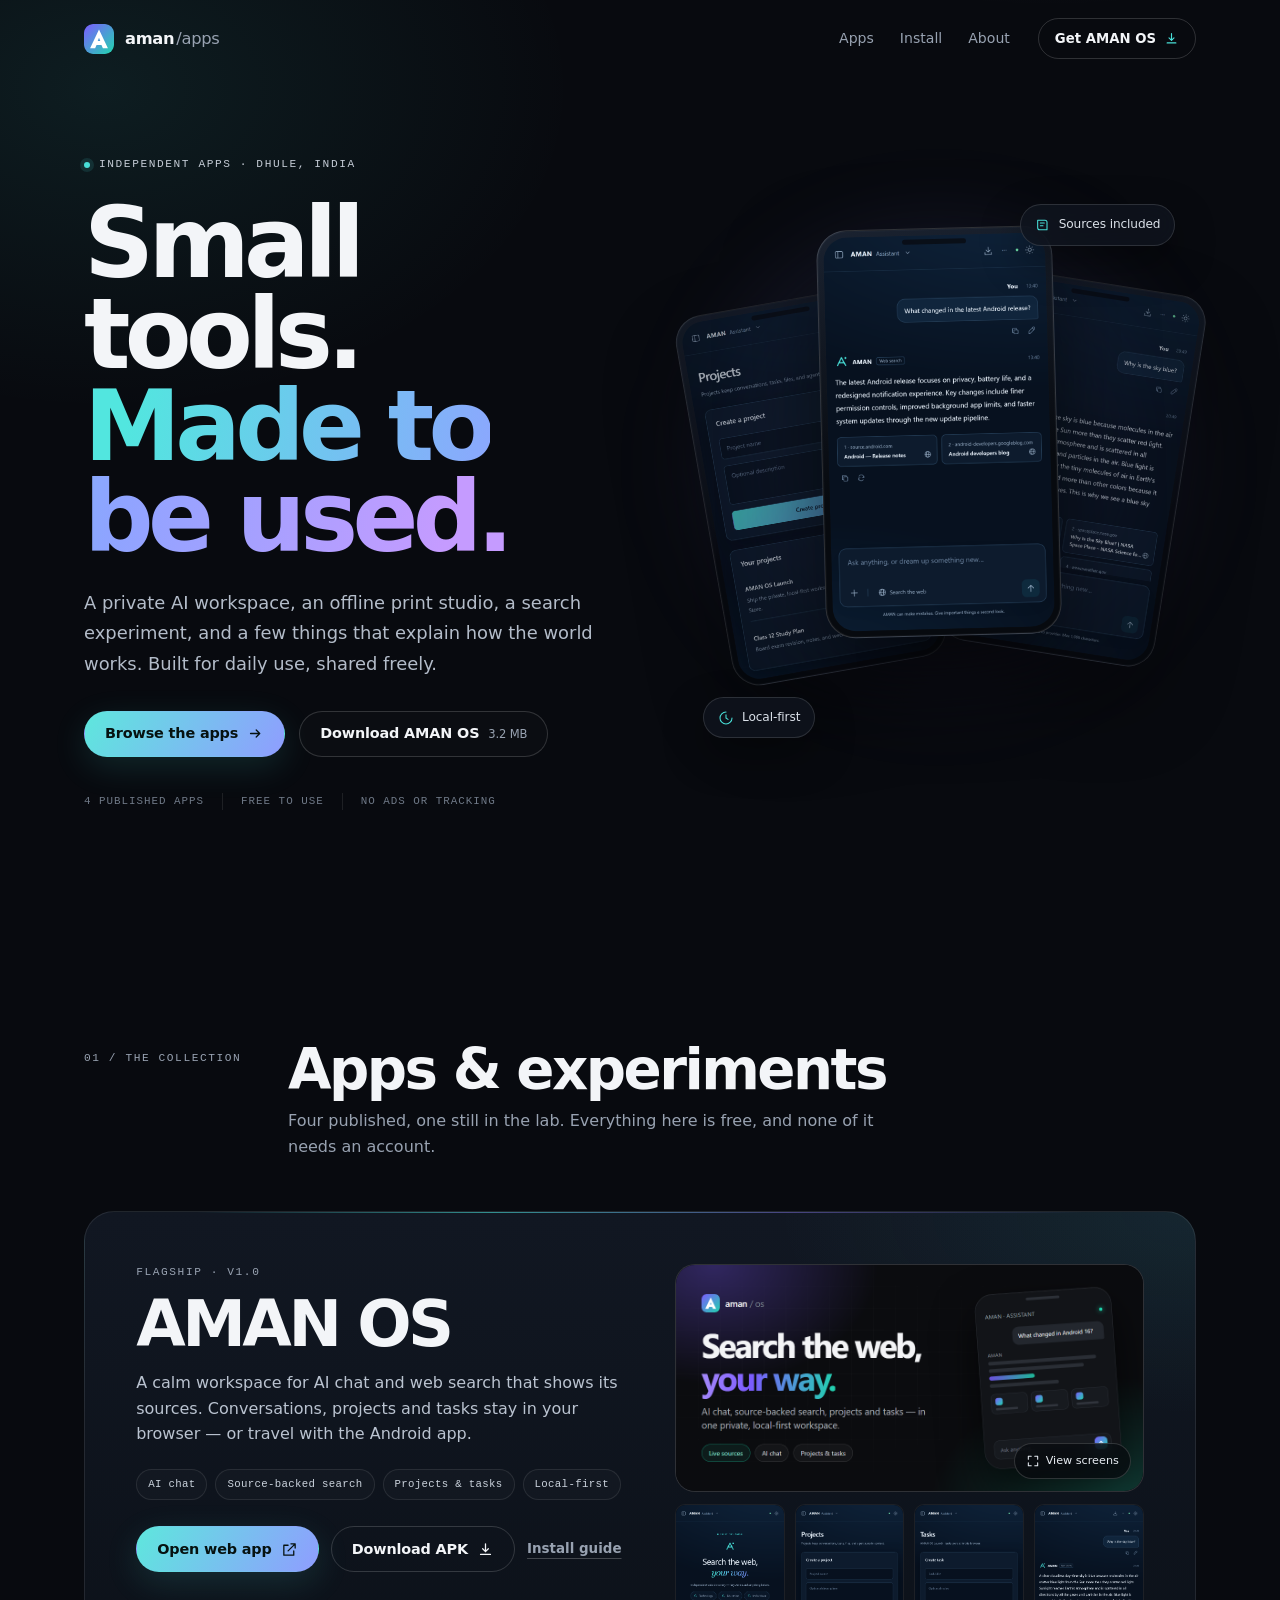
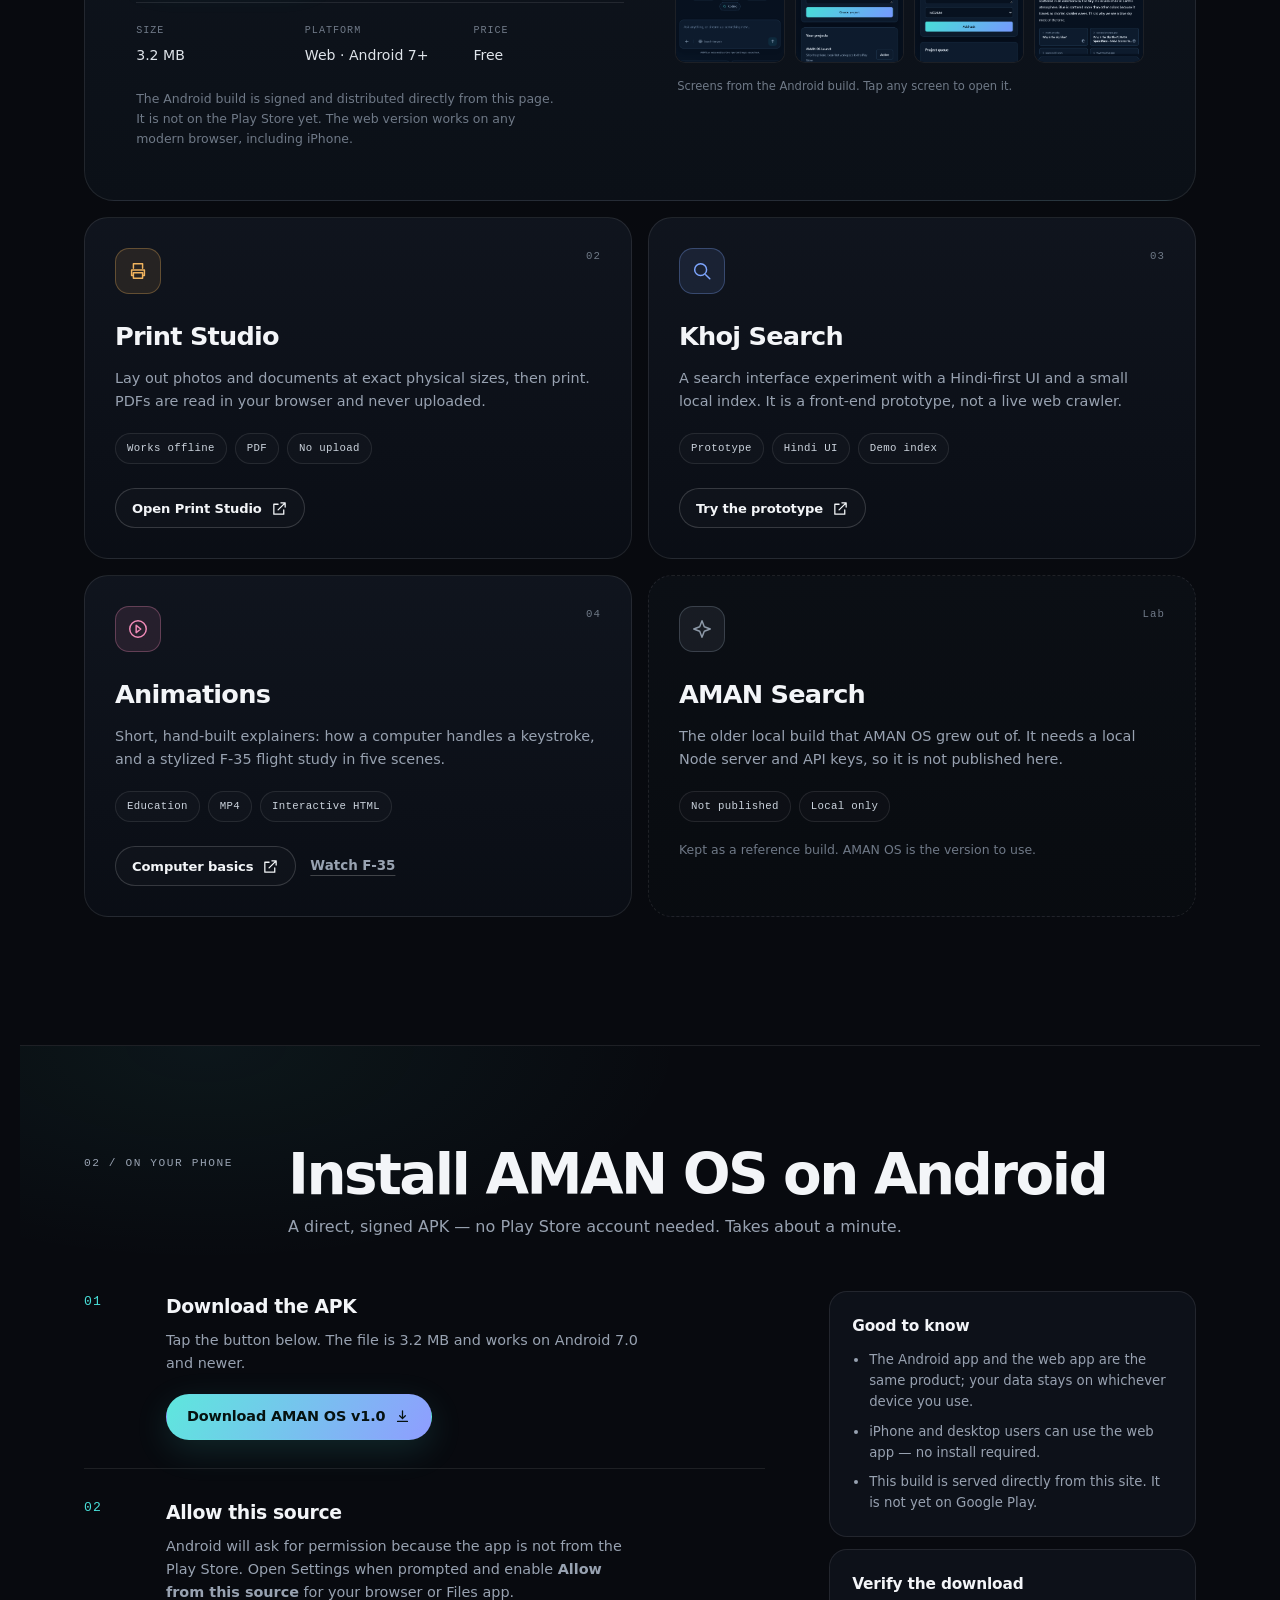
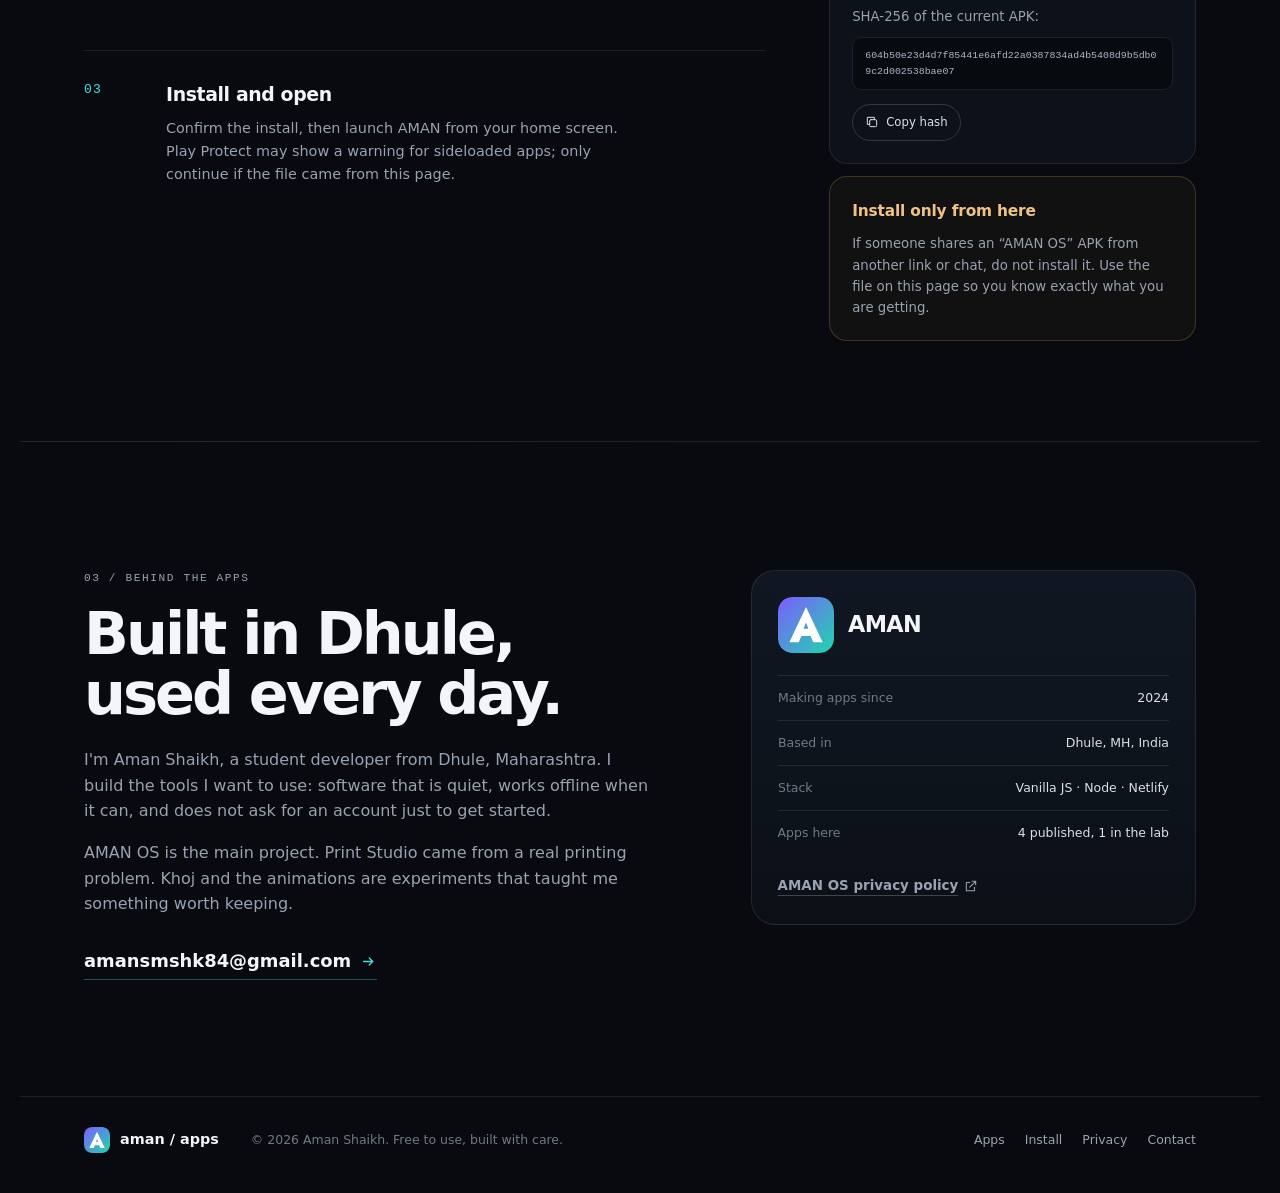
==== index.html @ fe8fc312 "Publish AMAN Apps hub" ====
<!doctype html>
<html lang="en">
<head>
  <meta charset="utf-8">
  <meta name="viewport" content="width=device-width, initial-scale=1">
  <title>AMAN Apps — small tools, made to be used</title>
  <meta name="description" content="Apps by Aman Shaikh: AMAN OS for source-backed search and AI chat, Print Studio for exact-size printing, Khoj search, and short explainer animations.">
  <meta name="theme-color" content="#080a0f">
  <link rel="canonical" href="https://aman-sys-code.github.io/aman-apps/">
  <link rel="icon" href="assets/aman-mark.svg" type="image/svg+xml">
  <link rel="apple-touch-icon" href="assets/aman-os-icon.png">
  <meta property="og:type" content="website">
  <meta property="og:site_name" content="AMAN Apps">
  <meta property="og:title" content="AMAN Apps — small tools, made to be used">
  <meta property="og:description" content="A private AI workspace, an offline print studio, a search experiment, and short explainers. Built by Aman Shaikh.">
  <meta property="og:url" content="https://aman-sys-code.github.io/aman-apps/">
  <meta property="og:image" content="https://aman-sys-code.github.io/aman-apps/assets/aman-os-feature.png">
  <meta property="og:image:width" content="1024">
  <meta property="og:image:height" content="500">
  <meta name="twitter:card" content="summary_large_image">
  <meta name="twitter:title" content="AMAN Apps — small tools, made to be used">
  <meta name="twitter:description" content="A private AI workspace, an offline print studio, a search experiment, and short explainers.">
  <meta name="twitter:image" content="https://aman-sys-code.github.io/aman-apps/assets/aman-os-feature.png">
  <link rel="stylesheet" href="styles.css">
  <script type="application/ld+json">
  {
    "@context": "https://schema.org",
    "@type": "ItemList",
    "name": "AMAN Apps",
    "url": "https://aman-sys-code.github.io/aman-apps/",
    "author": { "@type": "Person", "name": "Aman Shaikh", "homeLocation": "Dhule, Maharashtra, India" },
    "itemListElement": [
      {
        "@type": "ListItem",
        "position": 1,
        "item": {
          "@type": "SoftwareApplication",
          "name": "AMAN OS",
          "applicationCategory": "ProductivityApplication",
          "operatingSystem": "Web, Android",
          "description": "A private workspace for AI chat, source-backed web search, projects and tasks.",
          "offers": { "@type": "Offer", "price": "0", "priceCurrency": "INR" },
          "url": "https://aman-sys-code.github.io/aman-apps/#aman-os"
        }
      },
      {
        "@type": "ListItem",
        "position": 2,
        "item": {
          "@type": "SoftwareApplication",
          "name": "Print Studio",
          "applicationCategory": "UtilitiesApplication",
          "operatingSystem": "Web",
          "description": "An offline tool for laying out photos and documents at exact physical print sizes.",
          "offers": { "@type": "Offer", "price": "0", "priceCurrency": "INR" },
          "url": "https://aman-sys-code.github.io/aman-apps/apps/print-studio/"
        }
      },
      {
        "@type": "ListItem",
        "position": 3,
        "item": {
          "@type": "SoftwareApplication",
          "name": "Khoj Search",
          "applicationCategory": "UtilitiesApplication",
          "operatingSystem": "Web",
          "description": "A Hindi-first search interface prototype with a small local demo index.",
          "offers": { "@type": "Offer", "price": "0", "priceCurrency": "INR" },
          "url": "https://aman-sys-code.github.io/aman-apps/apps/khoj/"
        }
      }
    ]
  }
  </script>
</head>
<body>
  <a class="skip-link" href="#main">Skip to content</a>

  <header class="site-head" id="site-head">
    <a class="brand" href="#top" aria-label="AMAN Apps home">
      <img src="assets/aman-mark.svg" alt="" width="30" height="30">
      <span>aman<em>/apps</em></span>
    </a>
    <nav class="site-nav" aria-label="Main">
      <a href="#apps">Apps</a>
      <a href="#install">Install</a>
      <a href="#about">About</a>
    </nav>
    <a class="head-cta" href="apps/aman-os.apk" download>
      Get AMAN OS
      <svg viewBox="0 0 24 24" aria-hidden="true"><path d="M12 4v11m-4-4 4 4 4-4M5 19h14"/></svg>
    </a>
  </header>

  <main id="main">
    <section class="hero" id="top">
      <div class="hero-copy">
        <p class="eyebrow"><span class="pulse"></span> Independent apps · Dhule, India</p>
        <h1>Small tools.<br><span class="grad">Made to be used.</span></h1>
        <p class="lede">A private AI workspace, an offline print studio, a search experiment, and a few things that explain how the world works. Built for daily use, shared freely.</p>
        <div class="hero-actions">
          <a class="btn btn-primary" href="#apps">
            Browse the apps
            <svg viewBox="0 0 24 24" aria-hidden="true"><path d="M5 12h13m-5-5 5 5-5 5"/></svg>
          </a>
          <a class="btn btn-ghost" href="apps/aman-os.apk" download>
            Download AMAN OS
            <span class="btn-note">3.2 MB</span>
          </a>
        </div>
        <ul class="hero-meta">
          <li>4 published apps</li>
          <li>Free to use</li>
          <li>No ads or tracking</li>
        </ul>
      </div>

      <div class="hero-visual" aria-hidden="true">
        <div class="glow"></div>
        <figure class="phone phone-left">
          <img src="assets/screenshots/03.png" alt="" width="1127" height="2000" loading="lazy">
        </figure>
        <figure class="phone phone-main">
          <img src="assets/screenshots/02.png" alt="" width="1127" height="2000">
        </figure>
        <figure class="phone phone-right">
          <img src="assets/screenshots/07.png" alt="" width="1127" height="2000" loading="lazy">
        </figure>
        <span class="float-chip chip-one">
          <svg viewBox="0 0 24 24"><path d="M4 5h11a3 3 0 0 1 3 3v11H7a3 3 0 0 1-3-3zM8 9h6M8 13h4"/></svg>
          Sources included
        </span>
        <span class="float-chip chip-two">
          <svg viewBox="0 0 24 24"><path d="M12 3a9 9 0 1 0 9 9M12 7v5l3 2"/></svg>
          Local-first
        </span>
      </div>
    </section>

    <section class="section" id="apps">
      <header class="section-head reveal">
        <p class="index-label">01 / The collection</p>
        <div>
          <h2>Apps &amp; experiments</h2>
          <p>Four published, one still in the lab. Everything here is free, and none of it needs an account.</p>
        </div>
      </header>

      <article class="feature reveal" id="aman-os">
        <div class="feature-copy">
          <p class="index-label">Flagship · v1.0</p>
          <h3>AMAN OS</h3>
          <p class="feature-lede">A calm workspace for AI chat and web search that shows its sources. Conversations, projects and tasks stay in your browser — or travel with the Android app.</p>
          <ul class="chips">
            <li>AI chat</li>
            <li>Source-backed search</li>
            <li>Projects &amp; tasks</li>
            <li>Local-first</li>
          </ul>
          <div class="actions">
            <a class="btn btn-primary" href="https://dazzling-daffodil-7eb85a.netlify.app" target="_blank" rel="noopener">
              Open web app
              <svg viewBox="0 0 24 24" aria-hidden="true"><path d="M14 4h6v6M20 4 10 14M18 14v6H4V6h6"/></svg>
            </a>
            <a class="btn btn-outline" href="apps/aman-os.apk" download>
              Download APK
              <svg viewBox="0 0 24 24" aria-hidden="true"><path d="M12 4v11m-4-4 4 4 4-4M5 19h14"/></svg>
            </a>
            <a class="text-link" href="#install">Install guide</a>
          </div>
          <dl class="facts">
            <div><dt>Size</dt><dd>3.2 MB</dd></div>
            <div><dt>Platform</dt><dd>Web · Android 7+</dd></div>
            <div><dt>Price</dt><dd>Free</dd></div>
          </dl>
          <p class="fineprint">The Android build is signed and distributed directly from this page. It is not on the Play Store yet. The web version works on any modern browser, including iPhone.</p>
        </div>

        <div class="feature-gallery">
          <button class="screen-main" type="button" data-shot="assets/screenshots/02.png" data-caption="Chat with sources — AMAN OS">
            <img src="assets/aman-os-feature.png" alt="AMAN OS artwork: search the web, your way" width="1024" height="500">
            <span class="expand-hint">
              <svg viewBox="0 0 24 24" aria-hidden="true"><path d="M9 4H4v5M15 4h5v5M9 20H4v-5M15 20h5v-5"/></svg>
              View screens
            </span>
          </button>
          <div class="screen-strip" role="group" aria-label="More AMAN OS screenshots">
            <button type="button" data-shot="assets/screenshots/01.png" data-caption="The start of a session — AMAN OS"><img src="assets/screenshots/01.png" alt="AMAN OS home screen" width="1127" height="2000" loading="lazy"></button>
            <button type="button" data-shot="assets/screenshots/03.png" data-caption="Projects — AMAN OS"><img src="assets/screenshots/03.png" alt="AMAN OS projects screen" width="1127" height="2000" loading="lazy"></button>
            <button type="button" data-shot="assets/screenshots/04.png" data-caption="Tasks — AMAN OS"><img src="assets/screenshots/04.png" alt="AMAN OS tasks screen" width="1127" height="2000" loading="lazy"></button>
            <button type="button" data-shot="assets/screenshots/07.png" data-caption="Source-backed web search — AMAN OS"><img src="assets/screenshots/07.png" alt="AMAN OS search results with sources" width="1127" height="2000" loading="lazy"></button>
          </div>
          <p class="gallery-note">Screens from the Android build. Tap any screen to open it.</p>
        </div>
      </article>

      <div class="app-grid">
        <article class="app-card reveal" style="--accent:#f0b35e">
          <div class="card-top">
            <span class="glyph" aria-hidden="true">
              <svg viewBox="0 0 24 24"><path d="M7 9V4h10v5M7 17H5v-6h14v6h-2M7 14h10v6H7z"/></svg>
            </span>
            <span class="card-index">02</span>
          </div>
          <h3>Print Studio</h3>
          <p>Lay out photos and documents at exact physical sizes, then print. PDFs are read in your browser and never uploaded.</p>
          <ul class="chips"><li>Works offline</li><li>PDF</li><li>No upload</li></ul>
          <div class="card-actions">
            <a class="btn btn-small" href="apps/print-studio/" target="_blank" rel="noopener">
              Open Print Studio
              <svg viewBox="0 0 24 24" aria-hidden="true"><path d="M14 4h6v6M20 4 10 14M18 14v6H4V6h6"/></svg>
            </a>
          </div>
        </article>

        <article class="app-card reveal" style="--accent:#7ea6ff">
          <div class="card-top">
            <span class="glyph" aria-hidden="true">
              <svg viewBox="0 0 24 24"><circle cx="10.5" cy="10.5" r="6.5"/><path d="m16 16 4.5 4.5"/></svg>
            </span>
            <span class="card-index">03</span>
          </div>
          <h3>Khoj Search</h3>
          <p>A search interface experiment with a Hindi-first UI and a small local index. It is a front-end prototype, not a live web crawler.</p>
          <ul class="chips"><li>Prototype</li><li>Hindi UI</li><li>Demo index</li></ul>
          <div class="card-actions">
            <a class="btn btn-small" href="apps/khoj/" target="_blank" rel="noopener">
              Try the prototype
              <svg viewBox="0 0 24 24" aria-hidden="true"><path d="M14 4h6v6M20 4 10 14M18 14v6H4V6h6"/></svg>
            </a>
          </div>
        </article>

        <article class="app-card reveal" style="--accent:#f08bb8">
          <div class="card-top">
            <span class="glyph" aria-hidden="true">
              <svg viewBox="0 0 24 24"><circle cx="12" cy="12" r="9"/><path d="m10 8 5 4-5 4z"/></svg>
            </span>
            <span class="card-index">04</span>
          </div>
          <h3>Animations</h3>
          <p>Short, hand-built explainers: how a computer handles a keystroke, and a stylized F-35 flight study in five scenes.</p>
          <ul class="chips"><li>Education</li><li>MP4</li><li>Interactive HTML</li></ul>
          <div class="card-actions">
            <a class="btn btn-small" href="apps/animations/computer-basics.html" target="_blank" rel="noopener">
              Computer basics
              <svg viewBox="0 0 24 24" aria-hidden="true"><path d="M14 4h6v6M20 4 10 14M18 14v6H4V6h6"/></svg>
            </a>
            <a class="text-link" href="apps/animations/f35-lightning-ii.mp4" target="_blank" rel="noopener">Watch F-35</a>
          </div>
        </article>

        <article class="app-card app-card-lab reveal">
          <div class="card-top">
            <span class="glyph" aria-hidden="true">
              <svg viewBox="0 0 24 24"><path d="m12 3 2.5 6.5L21 12l-6.5 2.5L12 21l-2.5-6.5L3 12l6.5-2.5z"/></svg>
            </span>
            <span class="card-index">Lab</span>
          </div>
          <h3>AMAN Search</h3>
          <p>The older local build that AMAN OS grew out of. It needs a local Node server and API keys, so it is not published here.</p>
          <ul class="chips"><li>Not published</li><li>Local only</li></ul>
          <p class="lab-note">Kept as a reference build. AMAN OS is the version to use.</p>
        </article>
      </div>
    </section>

    <section class="section install" id="install">
      <header class="section-head reveal">
        <p class="index-label">02 / On your phone</p>
        <div>
          <h2>Install AMAN OS on Android</h2>
          <p>A direct, signed APK — no Play Store account needed. Takes about a minute.</p>
        </div>
      </header>

      <div class="install-layout">
        <ol class="install-steps reveal">
          <li>
            <span class="step-num">01</span>
            <div>
              <h3>Download the APK</h3>
              <p>Tap the button below. The file is 3.2 MB and works on Android 7.0 and newer.</p>
              <a class="btn btn-primary" href="apps/aman-os.apk" download>
                Download AMAN OS v1.0
                <svg viewBox="0 0 24 24" aria-hidden="true"><path d="M12 4v11m-4-4 4 4 4-4M5 19h14"/></svg>
              </a>
            </div>
          </li>
          <li>
            <span class="step-num">02</span>
            <div>
              <h3>Allow this source</h3>
              <p>Android will ask for permission because the app is not from the Play Store. Open Settings when prompted and enable <strong>Allow from this source</strong> for your browser or Files app.</p>
            </div>
          </li>
          <li>
            <span class="step-num">03</span>
            <div>
              <h3>Install and open</h3>
              <p>Confirm the install, then launch AMAN from your home screen. Play Protect may show a warning for sideloaded apps; only continue if the file came from this page.</p>
            </div>
          </li>
        </ol>

        <aside class="install-aside reveal">
          <div class="aside-block">
            <h3>Good to know</h3>
            <ul>
              <li>The Android app and the web app are the same product; your data stays on whichever device you use.</li>
              <li>iPhone and desktop users can use the web app — no install required.</li>
              <li>This build is served directly from this site. It is not yet on Google Play.</li>
            </ul>
          </div>
          <div class="aside-block verify">
            <h3>Verify the download</h3>
            <p>SHA-256 of the current APK:</p>
            <code id="apk-hash">604b50e23d4d7f85441e6afd22a0387834ad4b5408d9b5db09c2d002538bae07</code>
            <button class="copy-btn" type="button" data-copy="#apk-hash">
              <svg viewBox="0 0 24 24" aria-hidden="true"><rect x="8" y="8" width="12" height="12" rx="2"/><path d="M16 8V4H4v12h4"/></svg>
              <span>Copy hash</span>
            </button>
          </div>
          <div class="aside-block warn">
            <h3>Install only from here</h3>
            <p>If someone shares an “AMAN OS” APK from another link or chat, do not install it. Use the file on this page so you know exactly what you are getting.</p>
          </div>
        </aside>
      </div>
    </section>

    <section class="section about" id="about">
      <div class="about-grid">
        <div class="about-copy reveal">
          <p class="index-label">03 / Behind the apps</p>
          <h2>Built in Dhule,<br>used every day.</h2>
          <p>I'm Aman Shaikh, a student developer from Dhule, Maharashtra. I build the tools I want to use: software that is quiet, works offline when it can, and does not ask for an account just to get started.</p>
          <p>AMAN OS is the main project. Print Studio came from a real printing problem. Khoj and the animations are experiments that taught me something worth keeping.</p>
          <a class="mail-link" href="mailto:amansmshk84@gmail.com">
            amansmshk84@gmail.com
            <svg viewBox="0 0 24 24" aria-hidden="true"><path d="M5 12h13m-5-5 5 5-5 5"/></svg>
          </a>
        </div>
        <div class="about-card reveal">
          <div class="about-mark">
            <img src="assets/aman-mark.svg" alt="" width="56" height="56">
            <span>AMAN</span>
          </div>
          <dl>
            <div><dt>Making apps since</dt><dd>2024</dd></div>
            <div><dt>Based in</dt><dd>Dhule, MH, India</dd></div>
            <div><dt>Stack</dt><dd>Vanilla JS · Node · Netlify</dd></div>
            <div><dt>Apps here</dt><dd>4 published, 1 in the lab</dd></div>
          </dl>
          <a class="text-link" href="https://dazzling-daffodil-7eb85a.netlify.app/privacy.html" target="_blank" rel="noopener">
            AMAN OS privacy policy
            <svg viewBox="0 0 24 24" aria-hidden="true"><path d="M14 4h6v6M20 4 10 14M18 14v6H4V6h6"/></svg>
          </a>
        </div>
      </div>
    </section>
  </main>

  <footer class="site-foot">
    <div class="foot-brand">
      <img src="assets/aman-mark.svg" alt="" width="26" height="26">
      <span>aman / apps</span>
    </div>
    <p>© 2026 Aman Shaikh. Free to use, built with care.</p>
    <nav aria-label="Footer">
      <a href="#apps">Apps</a>
      <a href="#install">Install</a>
      <a href="https://dazzling-daffodil-7eb85a.netlify.app/privacy.html" target="_blank" rel="noopener">Privacy</a>
      <a href="mailto:amansmshk84@gmail.com">Contact</a>
    </nav>
  </footer>

  <dialog class="shot-dialog" id="shot-dialog" aria-label="Screenshot viewer">
    <div class="dialog-bar">
      <span id="shot-caption">AMAN OS</span>
      <div class="dialog-controls">
        <button type="button" id="shot-prev" aria-label="Previous screenshot">
          <svg viewBox="0 0 24 24" aria-hidden="true"><path d="m15 5-7 7 7 7"/></svg>
        </button>
        <button type="button" id="shot-next" aria-label="Next screenshot">
          <svg viewBox="0 0 24 24" aria-hidden="true"><path d="m9 5 7 7-7 7"/></svg>
        </button>
        <button type="button" id="shot-close" aria-label="Close screenshot viewer">
          <svg viewBox="0 0 24 24" aria-hidden="true"><path d="m6 6 12 12M18 6 6 18"/></svg>
        </button>
      </div>
    </div>
    <img id="shot-image" src="assets/screenshots/02.png" alt="AMAN OS screenshot">
  </dialog>

  <script src="script.js" defer></script>
</body>
</html>
---- styles.css ----
:root {
  color-scheme: dark;
  --bg: #080a0f;
  --bg-soft: #0b0f16;
  --panel: #10151e;
  --panel-deep: #0c1118;
  --text: #f3f5f8;
  --muted: #98a2b1;
  --muted-dim: #6f7987;
  --line: rgba(255, 255, 255, 0.09);
  --line-strong: rgba(255, 255, 255, 0.16);
  --teal: #48dfd8;
  --violet: #8b7cf6;
  --ink: #05100f;
  --max: 1240px;
  --pad: clamp(20px, 5vw, 64px);
  --sans: "Segoe UI Variable Display", "Segoe UI", ui-sans-serif, system-ui, -apple-system, sans-serif;
  --mono: "Cascadia Mono", "SFMono-Regular", ui-monospace, Consolas, monospace;
}

* { box-sizing: border-box; }
html { scroll-behavior: smooth; -webkit-text-size-adjust: 100%; }
body {
  margin: 0;
  background:
    radial-gradient(900px 600px at 82% -8%, rgba(139, 124, 246, 0.14), transparent 60%),
    radial-gradient(760px 520px at 8% 2%, rgba(72, 223, 216, 0.09), transparent 62%),
    var(--bg);
  color: var(--text);
  font: 16px/1.6 var(--sans);
  overflow-x: clip;
}
img { max-width: 100%; display: block; }
a { color: inherit; }
button { font: inherit; }
::selection { background: rgba(72, 223, 216, 0.28); color: #fff; }

.skip-link {
  position: fixed;
  top: 12px;
  left: 12px;
  z-index: 100;
  padding: 10px 16px;
  border-radius: 999px;
  background: var(--teal);
  color: var(--ink);
  font-weight: 700;
  text-decoration: none;
  transform: translateY(-160%);
}
.skip-link:focus { transform: none; }

:focus-visible {
  outline: 2px solid var(--teal);
  outline-offset: 3px;
}

/* Header */
.site-head {
  position: sticky;
  top: 0;
  z-index: 40;
  display: flex;
  align-items: center;
  gap: 28px;
  width: 100%;
  max-width: var(--max);
  margin: 0 auto;
  padding: 18px var(--pad);
  transition: background 0.3s ease, border-color 0.3s ease;
  border-bottom: 1px solid transparent;
}
.site-head.is-scrolled {
  background: rgba(8, 10, 15, 0.78);
  border-bottom-color: var(--line);
  backdrop-filter: blur(18px);
  -webkit-backdrop-filter: blur(18px);
}
.brand {
  display: inline-flex;
  align-items: center;
  gap: 11px;
  margin-right: auto;
  font-weight: 700;
  font-size: 1.02rem;
  letter-spacing: -0.02em;
  text-decoration: none;
}
.brand img { border-radius: 9px; }
.brand em {
  margin-left: 2px;
  color: var(--muted);
  font-style: normal;
  font-weight: 500;
}
.site-nav { display: flex; gap: 26px; }
.site-nav a {
  color: var(--muted);
  font-size: 0.88rem;
  text-decoration: none;
  transition: color 0.2s ease;
}
.site-nav a:hover { color: var(--text); }
.head-cta {
  display: inline-flex;
  align-items: center;
  gap: 8px;
  padding: 9px 16px;
  border: 1px solid var(--line-strong);
  border-radius: 999px;
  color: var(--text);
  font-size: 0.83rem;
  font-weight: 600;
  text-decoration: none;
  transition: border-color 0.2s ease, background 0.2s ease;
}
.head-cta svg { width: 15px; height: 15px; fill: none; stroke: var(--teal); stroke-width: 1.8; stroke-linecap: round; stroke-linejoin: round; }
.head-cta:hover { border-color: rgba(72, 223, 216, 0.5); background: rgba(72, 223, 216, 0.06); }

/* Shared */
.hero, .section, .site-foot {
  width: 100%;
  max-width: var(--max);
  margin: 0 auto;
  padding-inline: var(--pad);
}
.section { padding-top: clamp(70px, 10vw, 130px); scroll-margin-top: 88px; }
.eyebrow, .index-label {
  margin: 0;
  color: var(--muted);
  font-family: var(--mono);
  font-size: 0.7rem;
  letter-spacing: 0.14em;
  text-transform: uppercase;
}
.eyebrow { display: inline-flex; align-items: center; gap: 9px; color: #c5ccd6; }
.pulse {
  width: 6px;
  height: 6px;
  border-radius: 50%;
  background: var(--teal);
  box-shadow: 0 0 0 4px rgba(72, 223, 216, 0.12);
  animation: pulse 2.8s ease-in-out infinite;
}
.grad {
  background: linear-gradient(100deg, #52e6df 6%, #8ea4ff 52%, #c59bff 92%);
  -webkit-background-clip: text;
  background-clip: text;
  color: transparent;
}

.btn {
  display: inline-flex;
  align-items: center;
  justify-content: center;
  gap: 9px;
  min-height: 46px;
  padding: 0 20px;
  border: 1px solid transparent;
  border-radius: 999px;
  font-size: 0.9rem;
  font-weight: 650;
  letter-spacing: -0.01em;
  text-decoration: none;
  transition: transform 0.2s ease, background 0.2s ease, border-color 0.2s ease, filter 0.2s ease;
}
.btn svg { width: 17px; height: 17px; fill: none; stroke: currentColor; stroke-width: 1.8; stroke-linecap: round; stroke-linejoin: round; }
.btn-primary {
  background: linear-gradient(120deg, #5ee7dd, #8f9dff);
  color: #061210;
  box-shadow: 0 10px 34px rgba(72, 223, 216, 0.14);
}
.btn-primary:hover { filter: brightness(1.07); transform: translateY(-1px); }
.btn-ghost { border-color: var(--line-strong); color: var(--text); background: rgba(255, 255, 255, 0.015); }
.btn-ghost:hover { border-color: rgba(255, 255, 255, 0.28); background: rgba(255, 255, 255, 0.04); }
.btn-outline { border-color: var(--line-strong); color: var(--text); background: transparent; }
.btn-outline:hover { border-color: rgba(72, 223, 216, 0.5); }
.btn-small { min-height: 40px; padding: 0 16px; font-size: 0.82rem; border: 1px solid var(--line-strong); background: rgba(255, 255, 255, 0.02); }
.btn-small:hover { border-color: color-mix(in srgb, var(--accent, var(--teal)) 55%, transparent); background: rgba(255, 255, 255, 0.05); }
.btn-note { color: var(--muted); font-size: 0.72rem; font-weight: 500; }
.text-link {
  display: inline-flex;
  align-items: center;
  gap: 6px;
  color: var(--muted);
  font-size: 0.84rem;
  font-weight: 550;
  text-decoration: underline;
  text-decoration-color: rgba(255, 255, 255, 0.22);
  text-underline-offset: 5px;
  transition: color 0.2s ease;
}
.text-link svg { width: 14px; height: 14px; fill: none; stroke: currentColor; stroke-width: 1.8; stroke-linecap: round; stroke-linejoin: round; }
.text-link:hover { color: var(--teal); }

/* Hero */
.hero {
  display: grid;
  grid-template-columns: minmax(0, 1.02fr) minmax(0, 0.98fr);
  align-items: center;
  gap: clamp(30px, 5vw, 64px);
  min-height: calc(100dvh - 78px);
  padding-top: clamp(40px, 6vw, 72px);
  padding-bottom: clamp(64px, 8vw, 110px);
}
.hero-copy { max-width: 660px; position: relative; z-index: 2; }
.hero h1 {
  margin: 22px 0 24px;
  font-size: clamp(3.1rem, 7.6vw, 6.5rem);
  line-height: 0.94;
  letter-spacing: -0.058em;
  font-weight: 680;
}
.lede {
  max-width: 52ch;
  margin: 0 0 32px;
  color: #b3bcc9;
  font-size: clamp(1rem, 1.4vw, 1.13rem);
  line-height: 1.7;
}
.hero-actions { display: flex; flex-wrap: wrap; align-items: center; gap: 12px 14px; }
.hero-meta {
  display: flex;
  flex-wrap: wrap;
  gap: 0;
  margin: 36px 0 0;
  padding: 0;
  list-style: none;
  color: var(--muted-dim);
  font-family: var(--mono);
  font-size: 0.68rem;
  letter-spacing: 0.09em;
  text-transform: uppercase;
}
.hero-meta li + li { margin-left: 18px; padding-left: 18px; border-left: 1px solid var(--line); }

.hero-visual { position: relative; min-height: 600px; }
.glow {
  position: absolute;
  inset: 10% 4% 8%;
  border-radius: 50%;
  background: radial-gradient(circle at 50% 40%, rgba(72, 223, 216, 0.2), rgba(139, 124, 246, 0.16) 45%, transparent 70%);
  filter: blur(48px);
}
.phone {
  position: absolute;
  margin: 0;
  width: 236px;
  padding: 6px;
  border: 1px solid rgba(255, 255, 255, 0.16);
  border-radius: 30px;
  background: linear-gradient(170deg, #1a2230, #070a0f 60%);
  box-shadow: 0 40px 90px rgba(0, 0, 0, 0.6), inset 0 0 0 1px rgba(255, 255, 255, 0.03);
  overflow: hidden;
}
.phone::after {
  content: "";
  position: absolute;
  top: 10px;
  left: 50%;
  width: 64px;
  height: 5px;
  border-radius: 999px;
  background: rgba(8, 10, 15, 0.75);
  transform: translateX(-50%);
}
.phone img { width: 100%; height: auto; border-radius: 24px; }
.phone-main {
  top: 8%;
  left: 50%;
  z-index: 2;
  transform: translateX(-50%) rotate(-1.5deg);
  animation: drift 9s ease-in-out infinite;
}
.phone-left {
  top: 17%;
  left: 2%;
  z-index: 1;
  opacity: 0.66;
  transform: rotate(-10deg) scale(0.92);
}
.phone-right {
  top: 14%;
  right: 1%;
  z-index: 1;
  opacity: 0.66;
  transform: rotate(9deg) scale(0.92);
}
.float-chip {
  position: absolute;
  z-index: 3;
  display: inline-flex;
  align-items: center;
  gap: 8px;
  padding: 10px 14px;
  border: 1px solid rgba(255, 255, 255, 0.13);
  border-radius: 999px;
  background: rgba(16, 21, 30, 0.8);
  box-shadow: 0 16px 40px rgba(0, 0, 0, 0.38);
  color: #dbe1e9;
  font-size: 0.76rem;
  letter-spacing: -0.01em;
  backdrop-filter: blur(14px);
  -webkit-backdrop-filter: blur(14px);
}
.float-chip svg { width: 16px; height: 16px; fill: none; stroke: var(--teal); stroke-width: 1.6; stroke-linecap: round; stroke-linejoin: round; }
.chip-one { top: 4%; right: 4%; animation: drift 8s ease-in-out 0.4s infinite; }
.chip-two { bottom: 7%; left: 4%; animation: drift 8s ease-in-out 1.2s infinite; }

/* Section headings */
.section-head {
  display: grid;
  grid-template-columns: 180px minmax(0, 1fr);
  gap: 24px;
  align-items: start;
  margin-bottom: clamp(32px, 5vw, 52px);
}
.section-head .index-label { padding-top: 9px; }
.section-head h2 {
  margin: 0 0 10px;
  font-size: clamp(2.1rem, 4.4vw, 3.6rem);
  line-height: 1.02;
  letter-spacing: -0.045em;
}
.section-head p:not(.index-label) { max-width: 62ch; margin: 0; color: var(--muted); }

/* Feature */
.feature {
  position: relative;
  display: grid;
  grid-template-columns: minmax(0, 1.02fr) minmax(0, 0.98fr);
  gap: clamp(28px, 4vw, 56px);
  padding: clamp(24px, 4vw, 54px);
  border: 1px solid var(--line);
  border-radius: 30px;
  background:
    radial-gradient(700px 340px at 100% 0%, rgba(72, 223, 216, 0.08), transparent 60%),
    linear-gradient(180deg, #111722, #0b1017);
  overflow: hidden;
}
.feature::before {
  content: "";
  position: absolute;
  top: 0;
  left: 10%;
  right: 10%;
  height: 1px;
  background: linear-gradient(90deg, transparent, rgba(72, 223, 216, 0.6), rgba(139, 124, 246, 0.45), transparent);
}
.feature-copy { min-width: 0; }
.feature h3 {
  margin: 12px 0 14px;
  font-size: clamp(2.5rem, 5vw, 4.1rem);
  line-height: 0.98;
  letter-spacing: -0.055em;
}
.feature-lede { max-width: 50ch; margin: 0 0 22px; color: #bac3d0; }
.chips { display: flex; flex-wrap: wrap; gap: 8px; margin: 0 0 26px; padding: 0; list-style: none; }
.chips li {
  padding: 6px 11px;
  border: 1px solid var(--line);
  border-radius: 999px;
  color: #cbd3dd;
  font-family: var(--mono);
  font-size: 0.67rem;
  letter-spacing: 0.03em;
  background: rgba(255, 255, 255, 0.02);
}
.actions { display: flex; flex-wrap: wrap; align-items: center; gap: 12px; }
.facts {
  display: grid;
  grid-template-columns: repeat(3, minmax(0, 1fr));
  gap: 18px;
  margin: 30px 0 0;
  padding: 20px 0 0;
  border-top: 1px solid var(--line);
}
.facts dt {
  color: var(--muted-dim);
  font-family: var(--mono);
  font-size: 0.63rem;
  letter-spacing: 0.1em;
  text-transform: uppercase;
}
.facts dd { margin: 5px 0 0; font-size: 0.88rem; color: #dfe4ea; }
.fineprint { margin: 22px 0 0; color: var(--muted-dim); font-size: 0.78rem; line-height: 1.6; max-width: 54ch; }

.feature-gallery { display: flex; flex-direction: column; gap: 12px; min-width: 0; }
.screen-main {
  position: relative;
  display: block;
  width: 100%;
  aspect-ratio: 1024 / 500;
  padding: 0;
  border: 1px solid var(--line-strong);
  border-radius: 20px;
  background: #070a10;
  overflow: hidden;
  cursor: zoom-in;
}
.screen-main img {
  width: 100%;
  height: 100%;
  object-fit: cover;
  object-position: center;
  transition: transform 0.5s cubic-bezier(0.2, 0.7, 0.2, 1);
}
.screen-main:hover img { transform: scale(1.025); }
.expand-hint {
  position: absolute;
  right: 12px;
  bottom: 12px;
  display: inline-flex;
  align-items: center;
  gap: 6px;
  padding: 8px 11px;
  border: 1px solid rgba(255, 255, 255, 0.16);
  border-radius: 999px;
  background: rgba(8, 10, 15, 0.72);
  color: #e8edf3;
  font-size: 0.7rem;
  backdrop-filter: blur(10px);
}
.expand-hint svg { width: 14px; height: 14px; fill: none; stroke: currentColor; stroke-width: 1.8; stroke-linecap: round; stroke-linejoin: round; }
.screen-strip { display: grid; grid-template-columns: repeat(4, minmax(0, 1fr)); gap: 10px; }
.gallery-note { margin: 2px 2px 0; color: var(--muted-dim); font-size: 0.72rem; }
.screen-strip button {
  aspect-ratio: 9 / 13;
  padding: 0;
  border: 1px solid var(--line);
  border-radius: 10px;
  background: #070a10;
  overflow: hidden;
  cursor: zoom-in;
  transition: border-color 0.2s ease, transform 0.2s ease;
}
.screen-strip button:hover { border-color: rgba(72, 223, 216, 0.45); transform: translateY(-2px); }
.screen-strip img { width: 100%; height: 100%; object-fit: cover; object-position: top center; }

/* App cards */
.app-grid {
  display: grid;
  grid-template-columns: repeat(2, minmax(0, 1fr));
  gap: 16px;
  margin-top: 16px;
}
.app-card {
  display: flex;
  flex-direction: column;
  padding: clamp(22px, 3vw, 30px);
  border: 1px solid var(--line);
  border-radius: 24px;
  background: linear-gradient(180deg, rgba(17, 22, 31, 0.92), rgba(11, 15, 22, 0.92));
  transition: border-color 0.25s ease, transform 0.25s ease, background 0.25s ease;
}
.app-card:hover { border-color: var(--line-strong); transform: translateY(-3px); }
.card-top { display: flex; align-items: flex-start; justify-content: space-between; margin-bottom: 22px; }
.glyph {
  display: grid;
  place-items: center;
  width: 46px;
  height: 46px;
  border: 1px solid color-mix(in srgb, var(--accent) 30%, transparent);
  border-radius: 14px;
  background: color-mix(in srgb, var(--accent) 10%, transparent);
  color: var(--accent);
}
.glyph svg { width: 22px; height: 22px; fill: none; stroke: currentColor; stroke-width: 1.6; stroke-linecap: round; stroke-linejoin: round; }
.card-index { color: var(--muted-dim); font-family: var(--mono); font-size: 0.67rem; letter-spacing: 0.1em; }
.app-card h3 { margin: 0 0 10px; font-size: clamp(1.35rem, 2vw, 1.65rem); letter-spacing: -0.03em; }
.app-card p { margin: 0 0 20px; color: var(--muted); font-size: 0.9rem; max-width: 54ch; }
.app-card .chips { margin-bottom: 0; }
.card-actions {
  display: flex;
  flex-wrap: wrap;
  align-items: center;
  gap: 14px;
  margin-top: auto;
  padding-top: 24px;
}
.app-card-lab {
  border-style: dashed;
  background: linear-gradient(180deg, rgba(13, 17, 24, 0.7), rgba(9, 12, 17, 0.7));
}
.app-card-lab .glyph { --accent: #8d99a8; }
.lab-note { margin: 18px 0 0 !important; color: var(--muted-dim) !important; font-size: 0.78rem !important; }

/* Install */
.install {
  margin-top: clamp(70px, 10vw, 130px);
  padding-top: clamp(60px, 8vw, 100px);
  padding-bottom: clamp(60px, 8vw, 100px);
  border-top: 1px solid var(--line);
  border-bottom: 1px solid var(--line);
  background:
    radial-gradient(800px 360px at 15% 0%, rgba(72, 223, 216, 0.06), transparent 60%);
}
.install-layout { display: grid; grid-template-columns: minmax(0, 1.3fr) minmax(0, 0.7fr); gap: clamp(30px, 5vw, 64px); }
.install-steps { margin: 0; padding: 0; list-style: none; }
.install-steps li {
  display: grid;
  grid-template-columns: 62px minmax(0, 1fr);
  gap: 20px;
  padding: 28px 0;
  border-top: 1px solid var(--line);
}
.install-steps li:first-child { padding-top: 0; border-top: 0; }
.step-num {
  font-family: var(--mono);
  font-size: 0.82rem;
  color: var(--teal);
  letter-spacing: 0.08em;
}
.install-steps h3 { margin: 0 0 8px; font-size: 1.18rem; letter-spacing: -0.02em; }
.install-steps p { margin: 0 0 18px; color: var(--muted); font-size: 0.9rem; max-width: 52ch; }
.install-steps li:last-child p { margin-bottom: 0; }
.install-aside { display: flex; flex-direction: column; gap: 12px; }
.aside-block {
  padding: 22px;
  border: 1px solid var(--line);
  border-radius: 18px;
  background: rgba(16, 21, 30, 0.7);
}
.aside-block h3 { margin: 0 0 10px; font-size: 0.96rem; letter-spacing: -0.01em; }
.aside-block ul { margin: 0; padding: 0 0 0 17px; color: var(--muted); font-size: 0.83rem; }
.aside-block li + li { margin-top: 8px; }
.aside-block p { margin: 0; color: var(--muted); font-size: 0.83rem; }
.aside-block code {
  display: block;
  margin: 10px 0 14px;
  padding: 10px 12px;
  border: 1px solid var(--line);
  border-radius: 9px;
  background: #070a0f;
  color: #aeb8c6;
  font-family: var(--mono);
  font-size: 0.62rem;
  line-height: 1.55;
  word-break: break-all;
}
.copy-btn {
  display: inline-flex;
  align-items: center;
  gap: 7px;
  padding: 8px 12px;
  border: 1px solid var(--line-strong);
  border-radius: 999px;
  background: transparent;
  color: #dbe2ea;
  font-size: 0.73rem;
  cursor: pointer;
}
.copy-btn svg { width: 14px; height: 14px; fill: none; stroke: currentColor; stroke-width: 1.7; stroke-linecap: round; stroke-linejoin: round; }
.copy-btn:hover { border-color: rgba(72, 223, 216, 0.5); }
.aside-block.warn { border-color: rgba(240, 179, 94, 0.22); background: rgba(240, 179, 94, 0.045); }
.aside-block.warn h3 { color: #f0c384; }

/* About */
.about { padding-bottom: clamp(70px, 9vw, 120px); }
.about-grid { display: grid; grid-template-columns: minmax(0, 1.15fr) minmax(0, 0.85fr); gap: clamp(32px, 5vw, 70px); align-items: start; }
.about-copy h2 {
  margin: 14px 0 24px;
  font-size: clamp(2.3rem, 4.6vw, 3.9rem);
  line-height: 1.01;
  letter-spacing: -0.05em;
}
.about-copy p { max-width: 56ch; margin: 0 0 16px; color: var(--muted); }
.mail-link {
  display: inline-flex;
  align-items: center;
  gap: 9px;
  margin-top: 14px;
  padding-bottom: 4px;
  color: var(--text);
  font-size: clamp(0.98rem, 1.6vw, 1.12rem);
  font-weight: 550;
  text-decoration: none;
  border-bottom: 1px solid rgba(72, 223, 216, 0.35);
  transition: color 0.2s ease, border-color 0.2s ease;
}
.mail-link svg { width: 17px; height: 17px; fill: none; stroke: var(--teal); stroke-width: 1.8; stroke-linecap: round; stroke-linejoin: round; }
.mail-link:hover { color: var(--teal); border-color: var(--teal); }
.about-card {
  padding: 26px;
  border: 1px solid var(--line);
  border-radius: 24px;
  background: linear-gradient(180deg, #111722, #0b1017);
}
.about-mark { display: flex; align-items: center; gap: 14px; margin-bottom: 22px; }
.about-mark img { border-radius: 14px; }
.about-mark span { font-size: 1.4rem; font-weight: 700; letter-spacing: -0.03em; }
.about-card dl { margin: 0; }
.about-card dl div { display: flex; justify-content: space-between; gap: 16px; padding: 12px 0; border-top: 1px solid var(--line); }
.about-card dt { color: var(--muted-dim); font-size: 0.78rem; }
.about-card dd { margin: 0; text-align: right; font-size: 0.78rem; color: #d9e0e8; }
.about-card .text-link { margin-top: 20px; }

/* Footer */
.site-foot {
  display: flex;
  flex-wrap: wrap;
  align-items: center;
  gap: 16px 32px;
  padding-top: 30px;
  padding-bottom: 40px;
  border-top: 1px solid var(--line);
}
.foot-brand { display: inline-flex; align-items: center; gap: 10px; font-weight: 650; font-size: 0.9rem; }
.foot-brand img { border-radius: 8px; }
.site-foot p { margin: 0; color: var(--muted-dim); font-size: 0.78rem; }
.site-foot nav { display: flex; gap: 20px; margin-left: auto; }
.site-foot nav a { color: var(--muted); font-size: 0.78rem; text-decoration: none; }
.site-foot nav a:hover { color: var(--text); }

/* Dialog */
.shot-dialog {
  width: min(420px, calc(100vw - 32px));
  max-height: calc(100dvh - 32px);
  padding: 12px;
  border: 1px solid var(--line-strong);
  border-radius: 24px;
  background: #0b0f16;
  color: var(--text);
  overflow: hidden;
}
.shot-dialog::backdrop { background: rgba(3, 5, 8, 0.78); backdrop-filter: blur(6px); }
.shot-dialog[open] { animation: pop 0.24s ease-out; }
.shot-dialog img {
  width: 100%;
  max-height: calc(100dvh - 150px);
  object-fit: contain;
  border-radius: 16px;
  background: #070a10;
}
.dialog-bar { display: flex; align-items: center; gap: 12px; padding: 2px 2px 10px; }
.dialog-bar > span { color: var(--muted); font-family: var(--mono); font-size: 0.66rem; letter-spacing: 0.06em; text-transform: uppercase; margin-right: auto; }
.dialog-controls { display: flex; gap: 4px; }
.dialog-controls button {
  display: grid;
  place-items: center;
  width: 32px;
  height: 32px;
  border: 1px solid var(--line);
  border-radius: 9px;
  background: transparent;
  color: #cdd5df;
  cursor: pointer;
}
.dialog-controls button:hover { border-color: var(--line-strong); background: rgba(255, 255, 255, 0.04); }
.dialog-controls svg { width: 16px; height: 16px; fill: none; stroke: currentColor; stroke-width: 1.8; stroke-linecap: round; stroke-linejoin: round; }

/* Motion */
.reveal { animation: rise 0.7s cubic-bezier(0.2, 0.7, 0.2, 1) both; }
@keyframes rise { from { opacity: 0; transform: translateY(18px); } to { opacity: 1; transform: none; } }
@keyframes pulse { 0%, 100% { box-shadow: 0 0 0 4px rgba(72, 223, 216, 0.1); } 50% { box-shadow: 0 0 0 7px rgba(72, 223, 216, 0.04); } }
@keyframes drift { 0%, 100% { translate: 0 0; } 50% { translate: 0 -7px; } }
@keyframes pop { from { opacity: 0; transform: scale(0.97); } to { opacity: 1; transform: none; } }

/* Responsive */
@media (max-width: 1080px) {
  .hero { grid-template-columns: 1fr; min-height: auto; }
  .hero-copy { max-width: 760px; }
  .hero-visual { min-height: 540px; max-width: 720px; width: 100%; margin: 0 auto; }
  .phone { width: 220px; }
  .feature { grid-template-columns: 1fr; }
  .feature-gallery { margin-top: 6px; }
  .install-layout { grid-template-columns: 1fr; }
  .about-grid { grid-template-columns: 1fr; }
  .about-card { max-width: 520px; }
}
@media (max-width: 820px) {
  .site-nav { display: none; }
  .section-head { grid-template-columns: 1fr; gap: 10px; }
  .section-head .index-label { padding-top: 0; }
  .hero-visual { min-height: 500px; }
  .phone-left, .phone-right { display: none; }
  .phone { width: 232px; }
  .float-chip.chip-one { top: 2%; right: 2%; }
  .float-chip.chip-two { bottom: 4%; left: 2%; }
  .app-grid { grid-template-columns: 1fr; }
}
@media (max-width: 600px) {
  .site-head { gap: 14px; padding-top: 14px; padding-bottom: 14px; }
  .head-cta { padding: 8px 13px; font-size: 0.76rem; }
  .brand { font-size: 0.95rem; }
  .brand img { width: 27px; height: 27px; }
  .hero { padding-top: 42px; }
  .hero h1 { font-size: clamp(3rem, 15vw, 4.2rem); }
  .hero-actions .btn { width: 100%; }
  .hero-meta { gap: 8px 16px; }
  .hero-meta li + li { margin-left: 0; padding-left: 0; border-left: 0; }
  .hero-visual { min-height: 440px; margin-top: 8px; }
  .phone { width: 205px; }
  .float-chip { font-size: 0.68rem; padding: 8px 11px; }
  .chip-one { top: 0; }
  .chip-two { bottom: 2%; }
  .screen-main { aspect-ratio: 4 / 3; }
  .facts { grid-template-columns: 1fr 1fr; }
  .install-steps li { grid-template-columns: 40px minmax(0, 1fr); gap: 12px; }
  .actions .text-link { width: 100%; }
  .site-foot nav { margin-left: 0; width: 100%; }
  .site-foot { gap: 12px 20px; }
  .dialog-bar > span { max-width: 150px; overflow: hidden; text-overflow: ellipsis; white-space: nowrap; }
}
@media (prefers-reduced-motion: reduce) {
  html { scroll-behavior: auto; }
  .reveal, .phone-main, .pulse, .float-chip { animation: none !important; }
  .screen-main:hover img { transform: none; }
  .app-card:hover { transform: none; }
  .btn:hover { transform: none; }
  .shot-dialog[open] { animation: none; }
}
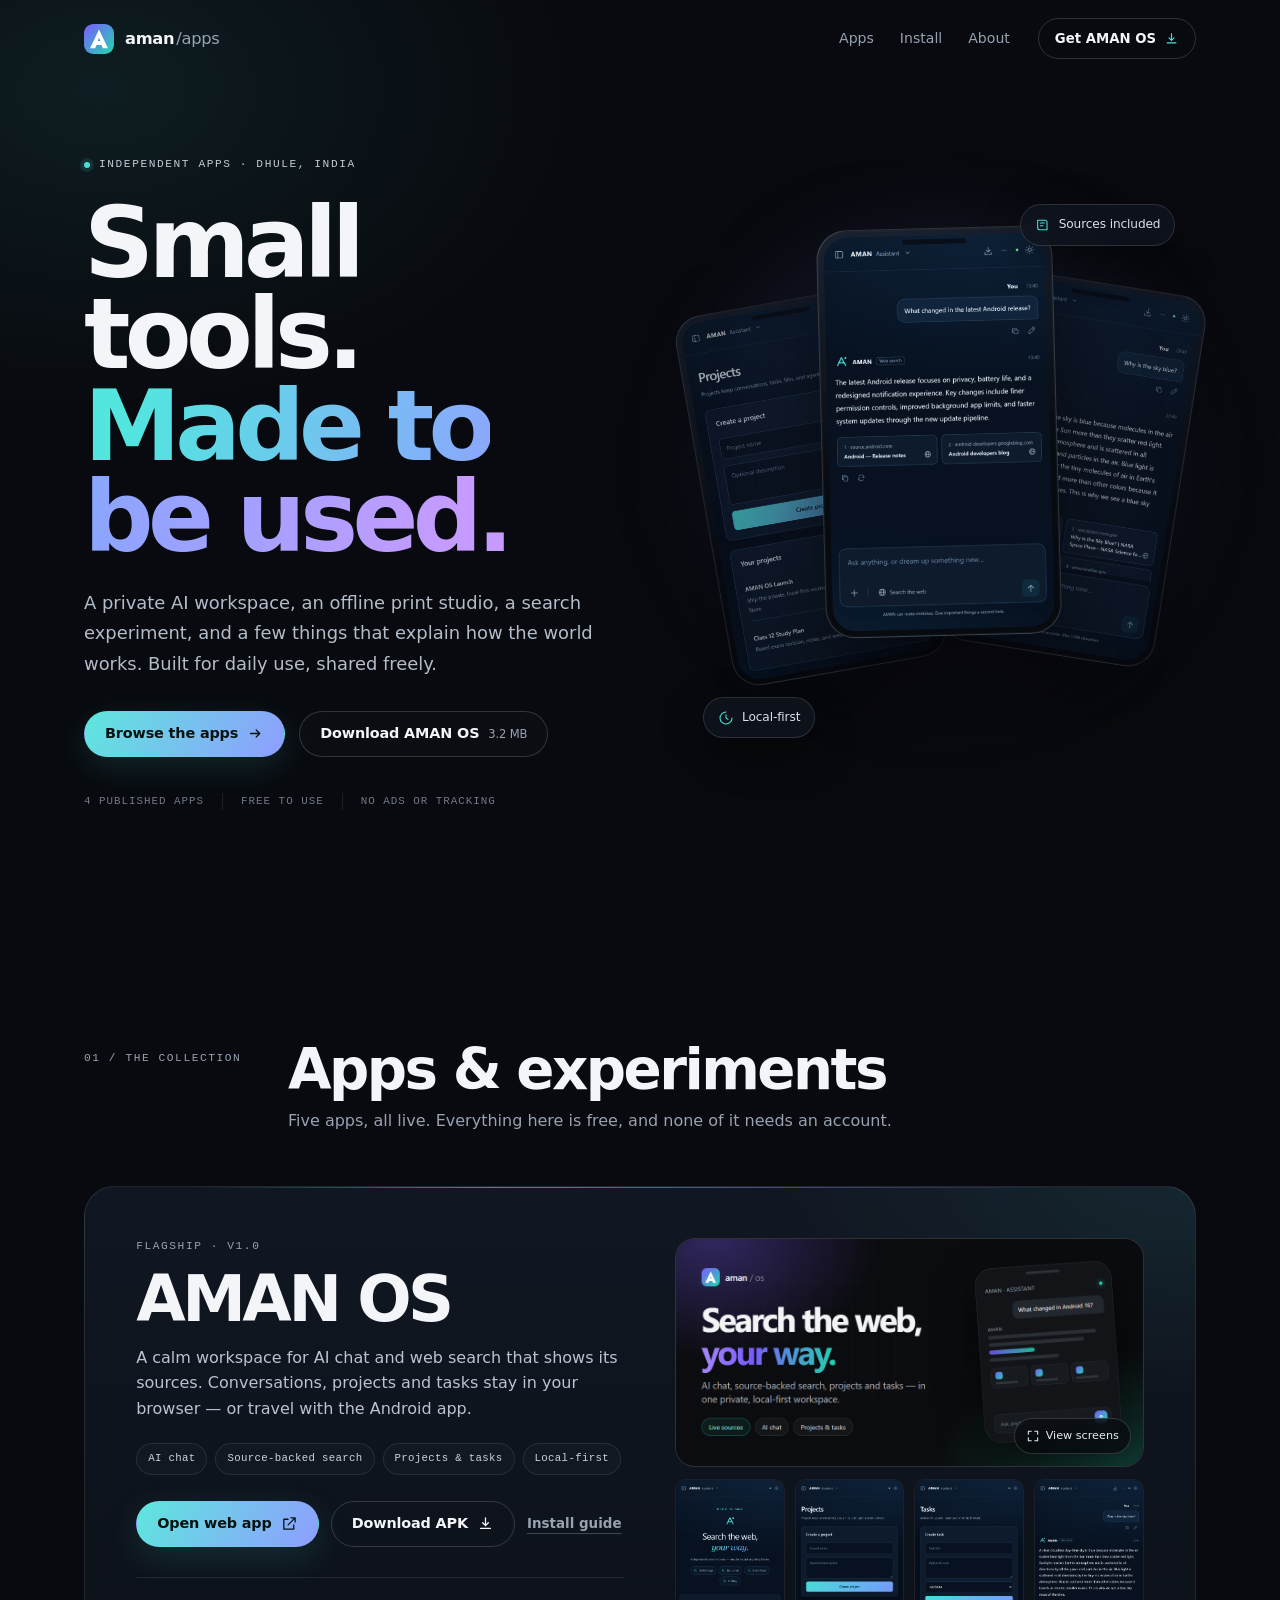
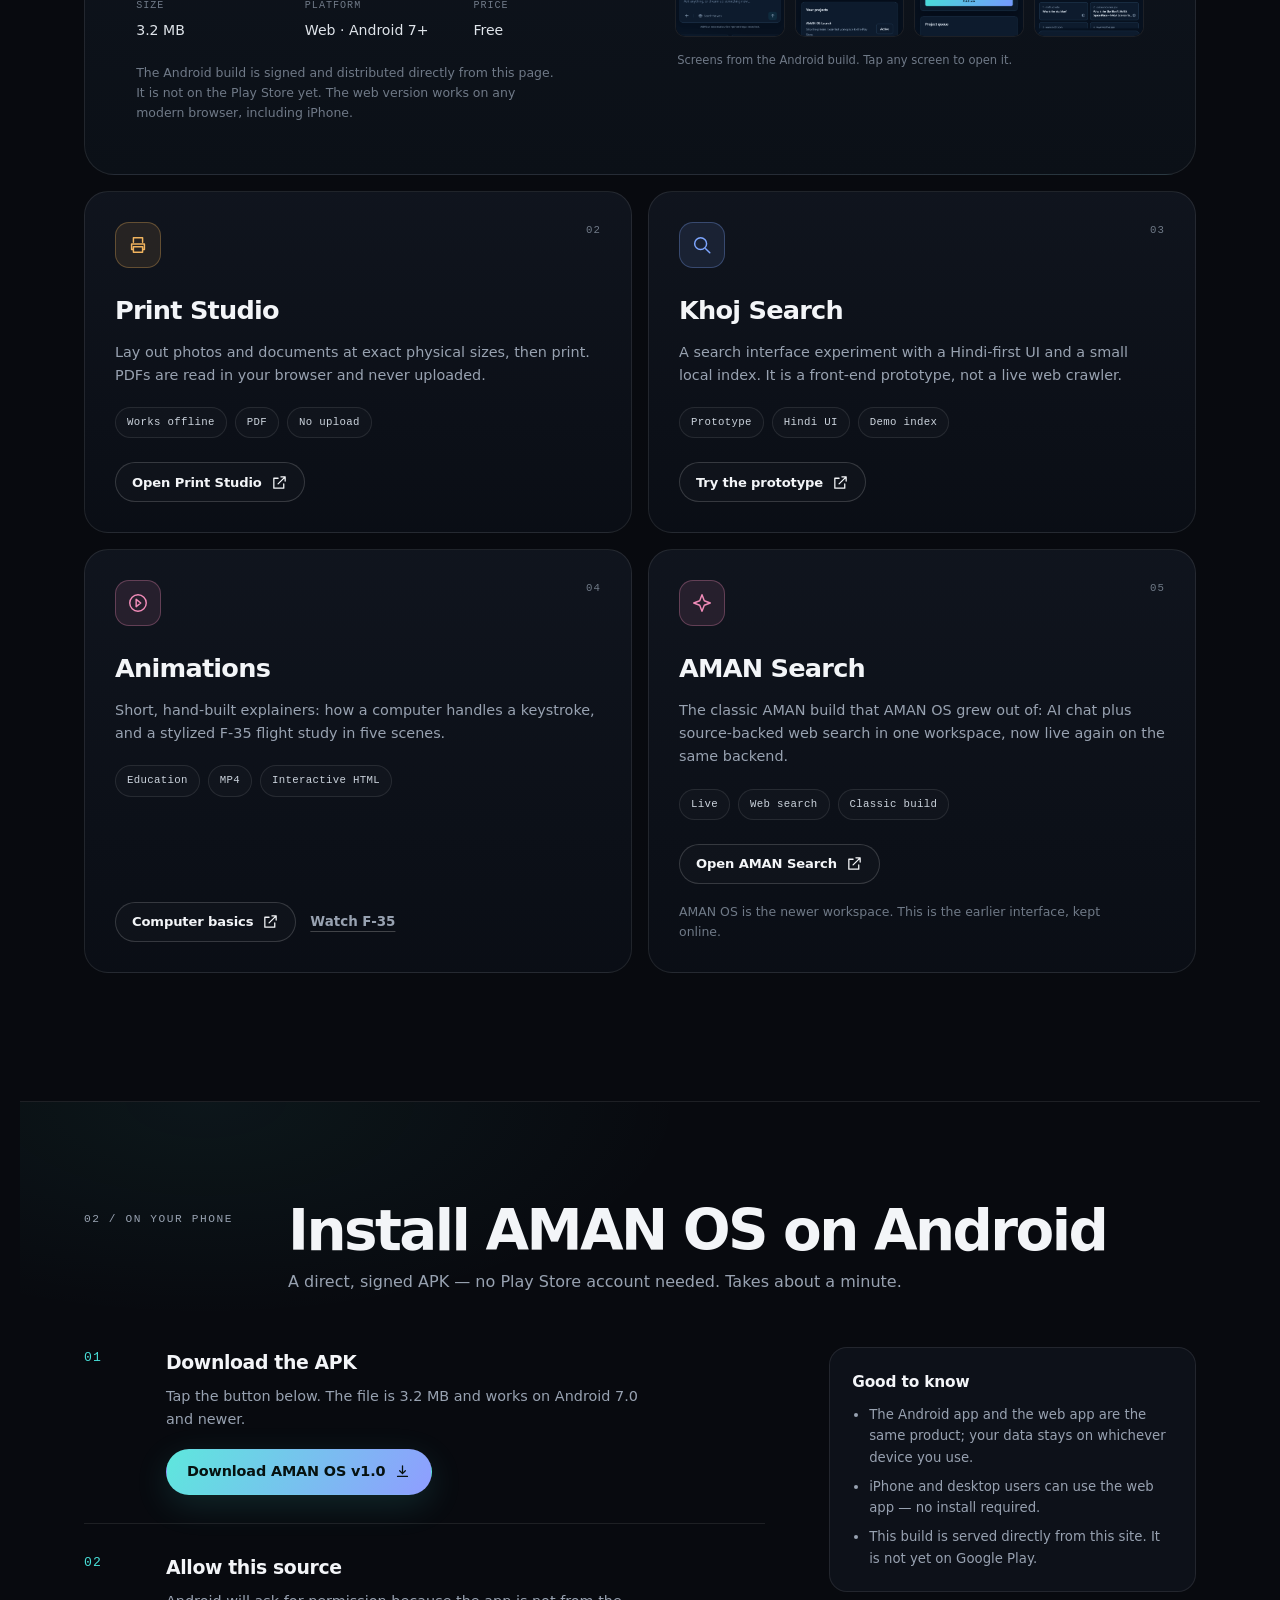
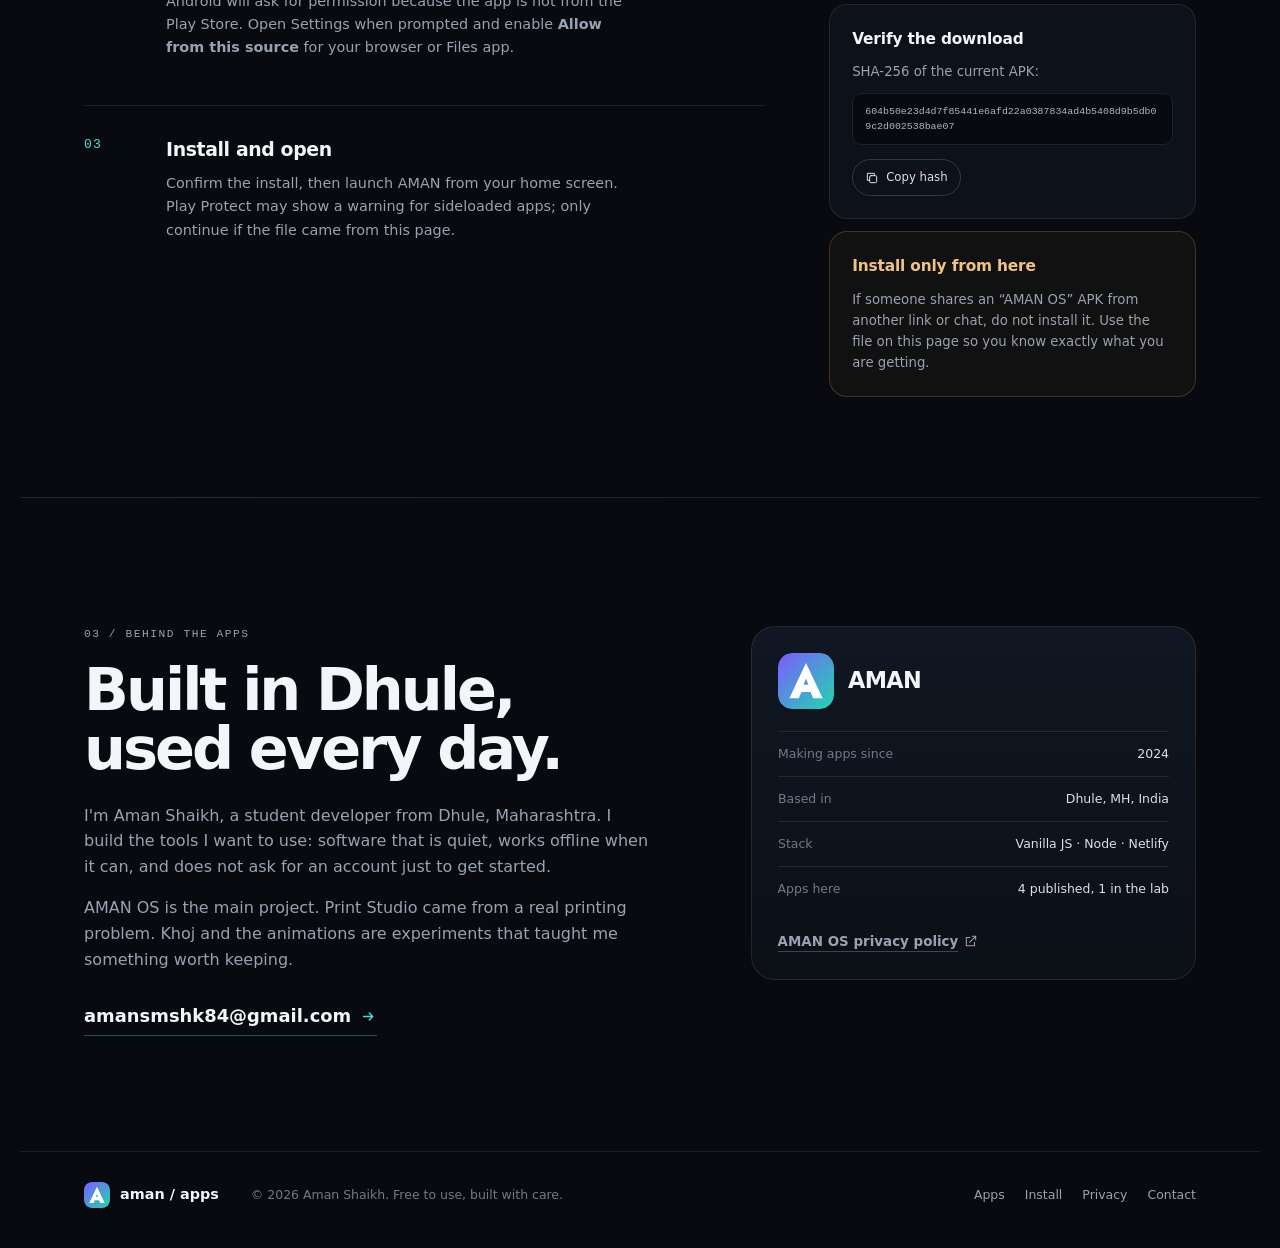
==== commit 4b645360: "Publish AMAN Search classic on the apps page AMAN Search now runs live on the AMAN OS Netlify backen" ====
--- a/index.html
+++ b/index.html
@@ -68,6 +68,19 @@
           "offers": { "@type": "Offer", "price": "0", "priceCurrency": "INR" },
           "url": "https://aman-sys-code.github.io/aman-apps/apps/khoj/"
         }
+      },
+      {
+        "@type": "ListItem",
+        "position": 4,
+        "item": {
+          "@type": "SoftwareApplication",
+          "name": "AMAN Search",
+          "applicationCategory": "ProductivityApplication",
+          "operatingSystem": "Web",
+          "description": "The classic AMAN workspace with AI chat and source-backed web search, kept online as an earlier build.",
+          "offers": { "@type": "Offer", "price": "0", "priceCurrency": "INR" },
+          "url": "https://dazzling-daffodil-7eb85a.netlify.app/aman-search/"
+        }
       }
     ]
   }
@@ -142,7 +155,7 @@
         <p class="index-label">01 / The collection</p>
         <div>
           <h2>Apps &amp; experiments</h2>
-          <p>Four published, one still in the lab. Everything here is free, and none of it needs an account.</p>
+          <p>Five apps, all live. Everything here is free, and none of it needs an account.</p>
         </div>
       </header>
 
@@ -250,17 +263,23 @@
           </div>
         </article>
 
-        <article class="app-card app-card-lab reveal">
+        <article class="app-card reveal" style="--accent:#f08bb8">
           <div class="card-top">
             <span class="glyph" aria-hidden="true">
               <svg viewBox="0 0 24 24"><path d="m12 3 2.5 6.5L21 12l-6.5 2.5L12 21l-2.5-6.5L3 12l6.5-2.5z"/></svg>
             </span>
-            <span class="card-index">Lab</span>
+            <span class="card-index">05</span>
           </div>
           <h3>AMAN Search</h3>
-          <p>The older local build that AMAN OS grew out of. It needs a local Node server and API keys, so it is not published here.</p>
-          <ul class="chips"><li>Not published</li><li>Local only</li></ul>
-          <p class="lab-note">Kept as a reference build. AMAN OS is the version to use.</p>
+          <p>The classic AMAN build that AMAN OS grew out of: AI chat plus source-backed web search in one workspace, now live again on the same backend.</p>
+          <ul class="chips"><li>Live</li><li>Web search</li><li>Classic build</li></ul>
+          <div class="card-actions">
+            <a class="btn btn-small" href="aman-search/" target="_blank" rel="noopener">
+              Open AMAN Search
+              <svg viewBox="0 0 24 24" aria-hidden="true"><path d="M14 4h6v6M20 4 10 14M18 14v6H4V6h6"/></svg>
+            </a>
+          </div>
+          <p class="lab-note">AMAN OS is the newer workspace. This is the earlier interface, kept online.</p>
         </article>
       </div>
     </section>
@@ -390,7 +409,7 @@
         </button>
       </div>
     </div>
-    <img id="shot-image" src="assets/screenshots/02.png" alt="AMAN OS screenshot">
+    <img id="shot-image" src="assets/screenshots/02.png" alt="AMAN OS screenshot" width="1127" height="2000">
   </dialog>
 
   <script src="script.js" defer></script>
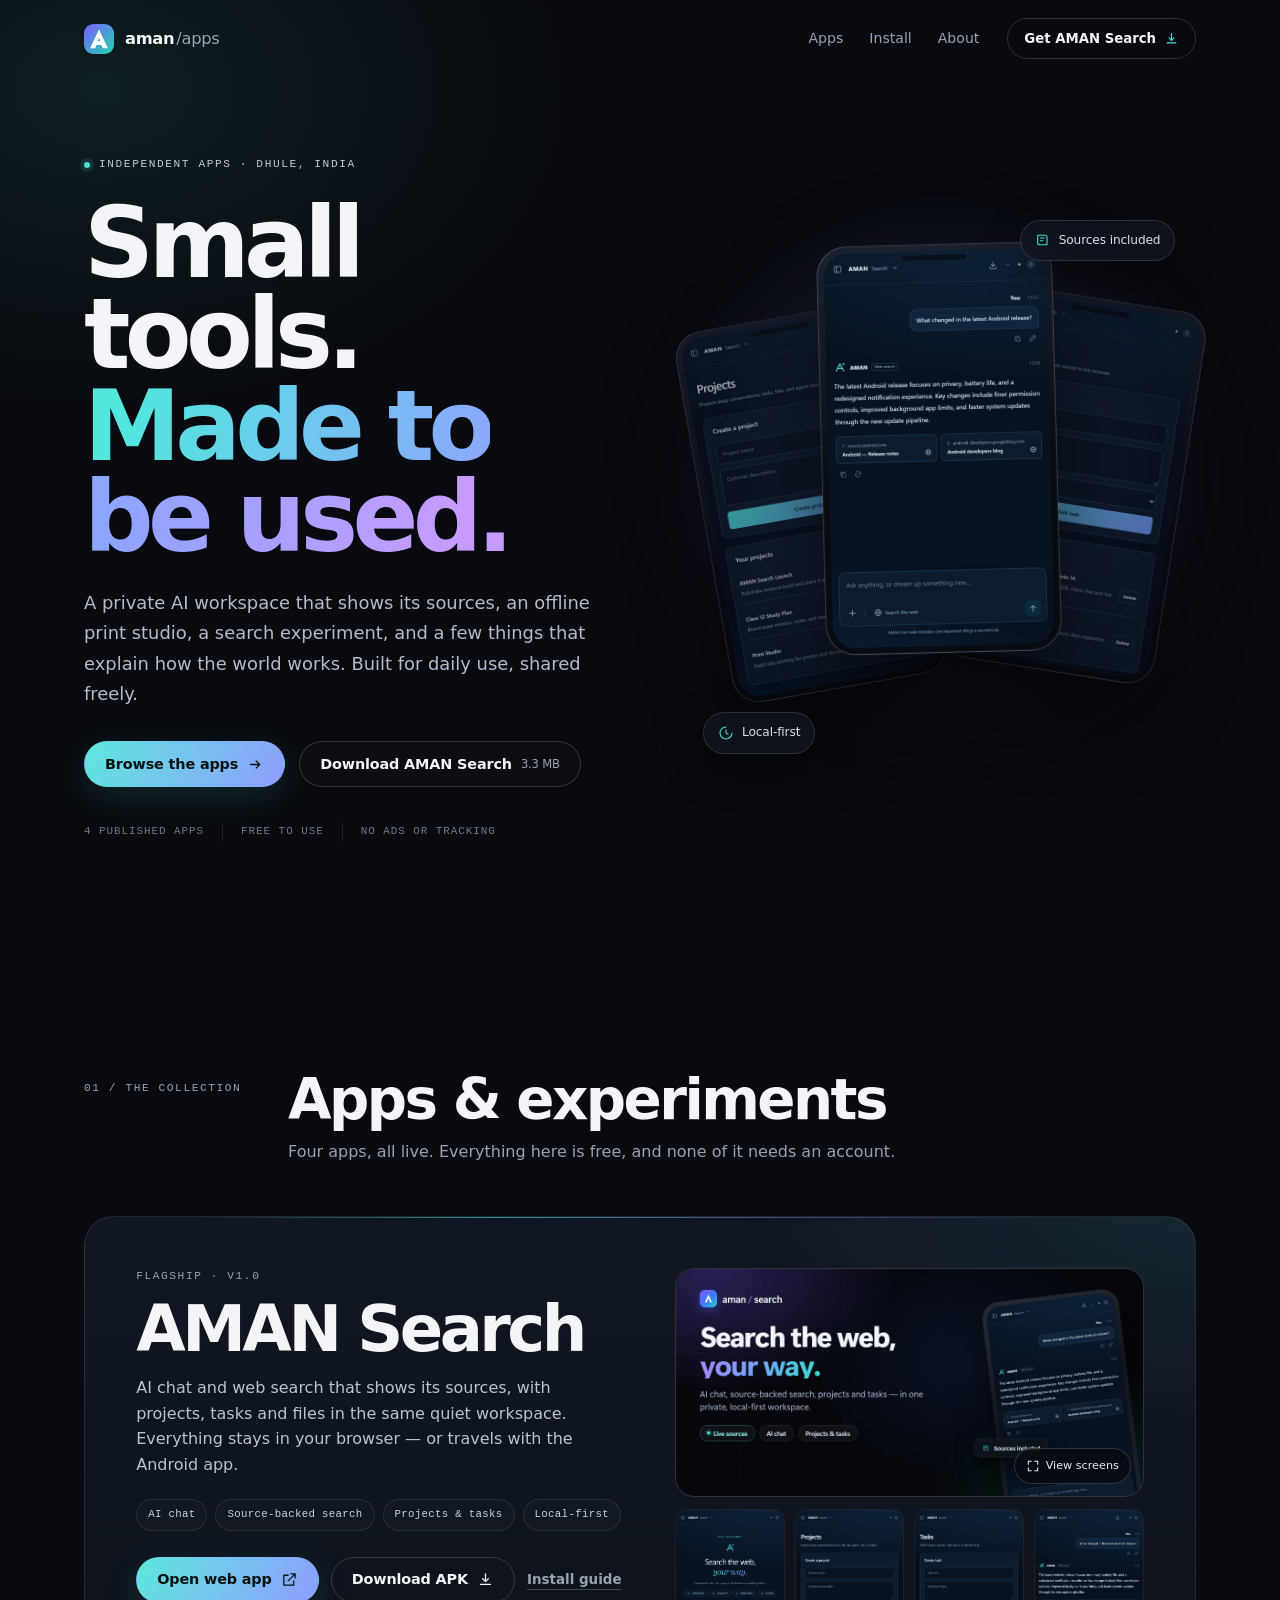
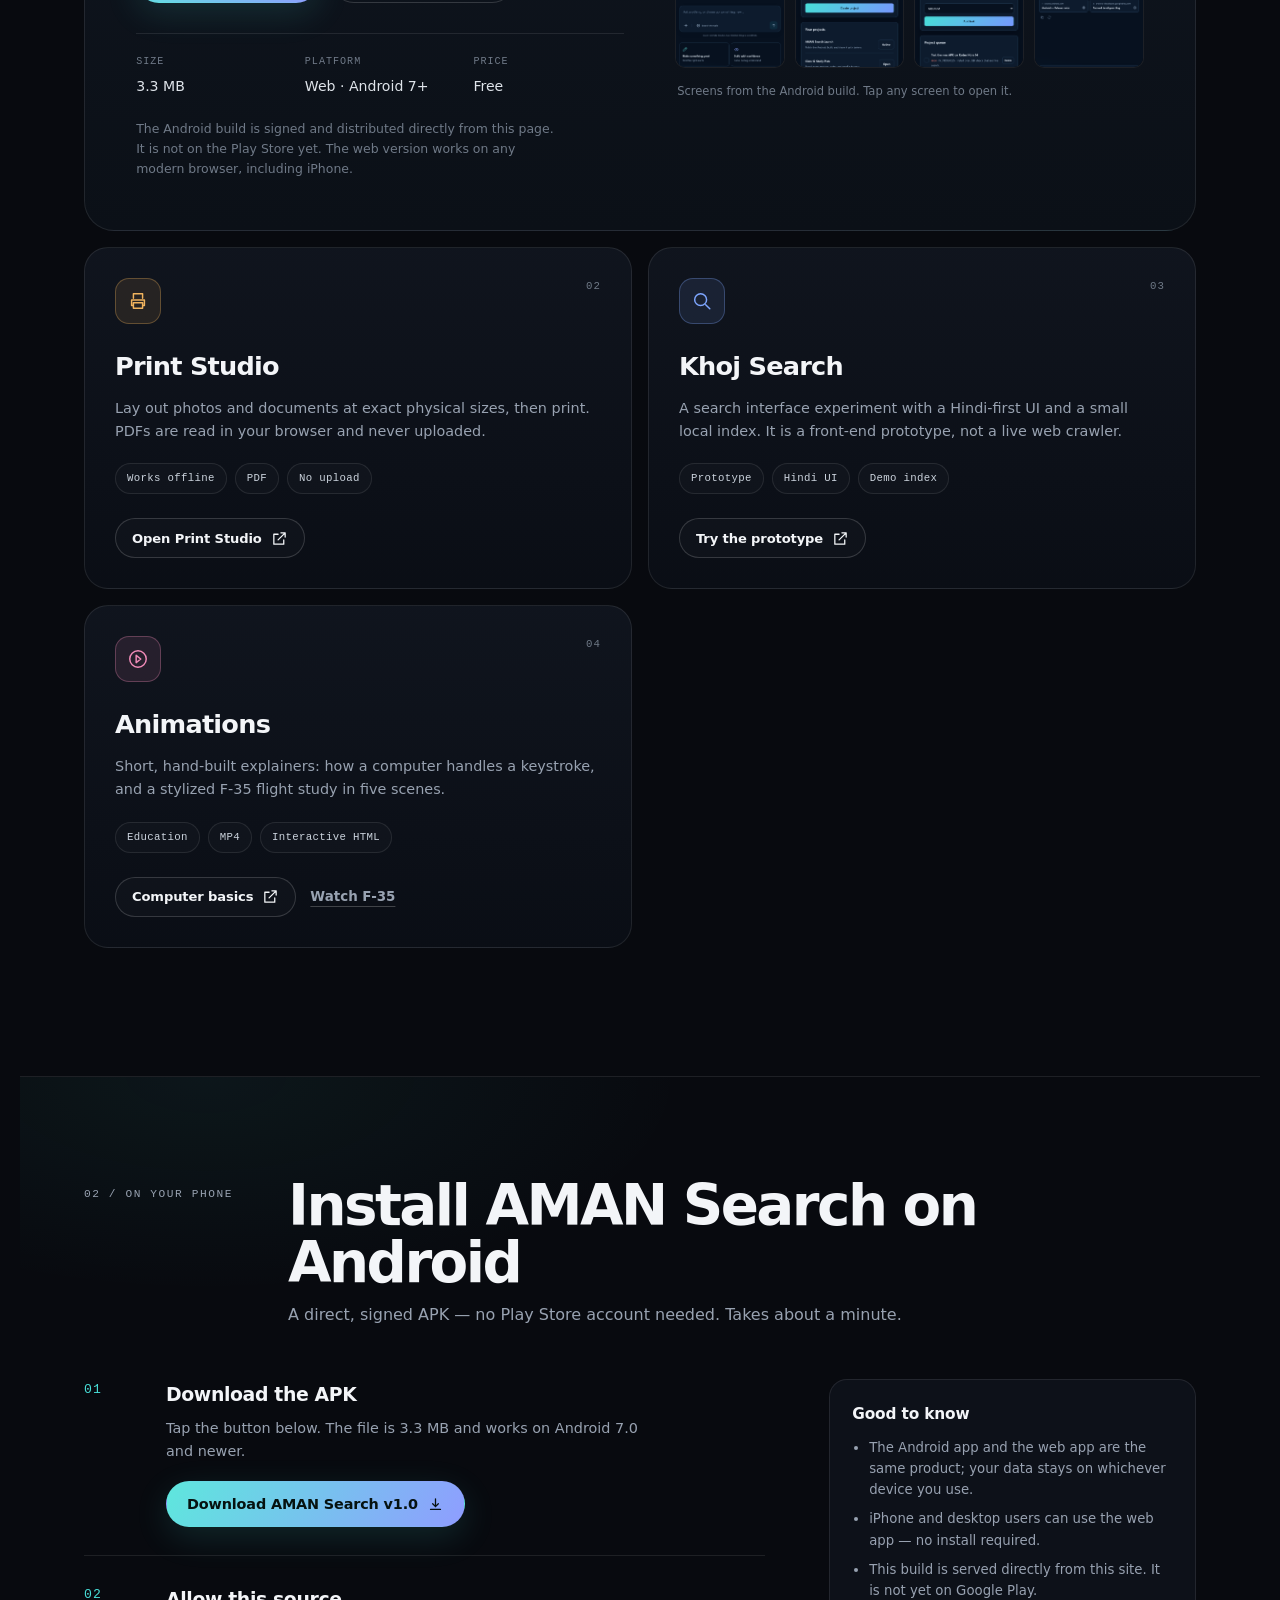
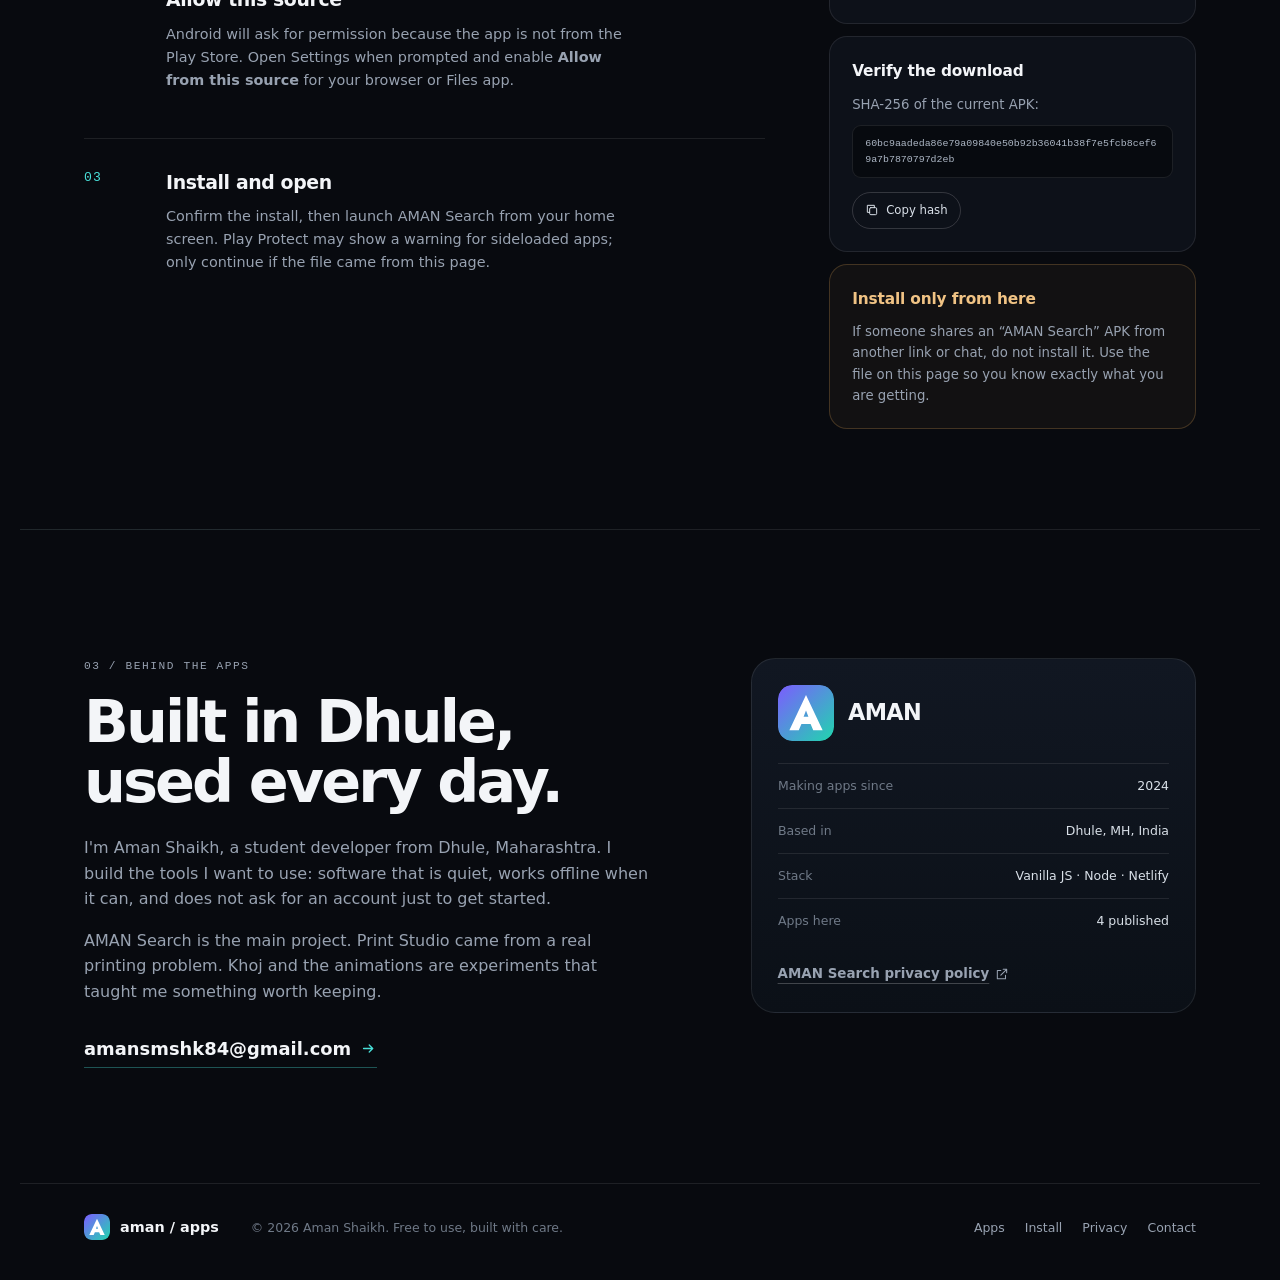
==== commit 0901bc57: "Rebrand the hub to AMAN Search and ship the new APK" ====
--- a/index.html
+++ b/index.html
@@ -4,23 +4,23 @@
   <meta charset="utf-8">
   <meta name="viewport" content="width=device-width, initial-scale=1">
   <title>AMAN Apps — small tools, made to be used</title>
-  <meta name="description" content="Apps by Aman Shaikh: AMAN OS for source-backed search and AI chat, Print Studio for exact-size printing, Khoj search, and short explainer animations.">
+  <meta name="description" content="Apps by Aman Shaikh: AMAN Search for AI chat and source-backed web search, Print Studio for exact-size printing, Khoj search, and short explainer animations.">
   <meta name="theme-color" content="#080a0f">
   <link rel="canonical" href="https://aman-sys-code.github.io/aman-apps/">
   <link rel="icon" href="assets/aman-mark.svg" type="image/svg+xml">
-  <link rel="apple-touch-icon" href="assets/aman-os-icon.png">
+  <link rel="apple-touch-icon" href="assets/aman-search-icon.png">
   <meta property="og:type" content="website">
   <meta property="og:site_name" content="AMAN Apps">
   <meta property="og:title" content="AMAN Apps — small tools, made to be used">
-  <meta property="og:description" content="A private AI workspace, an offline print studio, a search experiment, and short explainers. Built by Aman Shaikh.">
+  <meta property="og:description" content="A private AI workspace with sources, an offline print studio, a search experiment, and short explainers. Built by Aman Shaikh.">
   <meta property="og:url" content="https://aman-sys-code.github.io/aman-apps/">
-  <meta property="og:image" content="https://aman-sys-code.github.io/aman-apps/assets/aman-os-feature.png">
+  <meta property="og:image" content="https://aman-sys-code.github.io/aman-apps/assets/aman-search-feature.png">
   <meta property="og:image:width" content="1024">
   <meta property="og:image:height" content="500">
   <meta name="twitter:card" content="summary_large_image">
   <meta name="twitter:title" content="AMAN Apps — small tools, made to be used">
-  <meta name="twitter:description" content="A private AI workspace, an offline print studio, a search experiment, and short explainers.">
-  <meta name="twitter:image" content="https://aman-sys-code.github.io/aman-apps/assets/aman-os-feature.png">
+  <meta name="twitter:description" content="A private AI workspace with sources, an offline print studio, a search experiment, and short explainers.">
+  <meta name="twitter:image" content="https://aman-sys-code.github.io/aman-apps/assets/aman-search-feature.png">
   <link rel="stylesheet" href="styles.css">
   <script type="application/ld+json">
   {
@@ -35,12 +35,12 @@
         "position": 1,
         "item": {
           "@type": "SoftwareApplication",
-          "name": "AMAN OS",
+          "name": "AMAN Search",
           "applicationCategory": "ProductivityApplication",
           "operatingSystem": "Web, Android",
-          "description": "A private workspace for AI chat, source-backed web search, projects and tasks.",
+          "description": "A private workspace for AI chat, source-backed web search, projects, tasks and files.",
           "offers": { "@type": "Offer", "price": "0", "priceCurrency": "INR" },
-          "url": "https://aman-sys-code.github.io/aman-apps/#aman-os"
+          "url": "https://dazzling-daffodil-7eb85a.netlify.app/"
         }
       },
       {
@@ -74,12 +74,12 @@
         "position": 4,
         "item": {
           "@type": "SoftwareApplication",
-          "name": "AMAN Search",
-          "applicationCategory": "ProductivityApplication",
+          "name": "Animations",
+          "applicationCategory": "EducationalApplication",
           "operatingSystem": "Web",
-          "description": "The classic AMAN workspace with AI chat and source-backed web search, kept online as an earlier build.",
+          "description": "Short, hand-built explainers on how computers work and a stylized F-35 flight study.",
           "offers": { "@type": "Offer", "price": "0", "priceCurrency": "INR" },
-          "url": "https://dazzling-daffodil-7eb85a.netlify.app/aman-search/"
+          "url": "https://aman-sys-code.github.io/aman-apps/apps/animations/computer-basics.html"
         }
       }
     ]
@@ -99,8 +99,8 @@
       <a href="#install">Install</a>
       <a href="#about">About</a>
     </nav>
-    <a class="head-cta" href="apps/aman-os.apk" download>
-      Get AMAN OS
+    <a class="head-cta" href="apps/aman-search.apk" download>
+      Get AMAN Search
       <svg viewBox="0 0 24 24" aria-hidden="true"><path d="M12 4v11m-4-4 4 4 4-4M5 19h14"/></svg>
     </a>
   </header>
@@ -110,15 +110,15 @@
       <div class="hero-copy">
         <p class="eyebrow"><span class="pulse"></span> Independent apps · Dhule, India</p>
         <h1>Small tools.<br><span class="grad">Made to be used.</span></h1>
-        <p class="lede">A private AI workspace, an offline print studio, a search experiment, and a few things that explain how the world works. Built for daily use, shared freely.</p>
+        <p class="lede">A private AI workspace that shows its sources, an offline print studio, a search experiment, and a few things that explain how the world works. Built for daily use, shared freely.</p>
         <div class="hero-actions">
           <a class="btn btn-primary" href="#apps">
             Browse the apps
             <svg viewBox="0 0 24 24" aria-hidden="true"><path d="M5 12h13m-5-5 5 5-5 5"/></svg>
           </a>
-          <a class="btn btn-ghost" href="apps/aman-os.apk" download>
-            Download AMAN OS
-            <span class="btn-note">3.2 MB</span>
+          <a class="btn btn-ghost" href="apps/aman-search.apk" download>
+            Download AMAN Search
+            <span class="btn-note">3.3 MB</span>
           </a>
         </div>
         <ul class="hero-meta">
@@ -131,13 +131,13 @@
       <div class="hero-visual" aria-hidden="true">
         <div class="glow"></div>
         <figure class="phone phone-left">
-          <img src="assets/screenshots/03.png" alt="" width="1127" height="2000" loading="lazy">
+          <img src="assets/screenshots/03.png" alt="" width="900" height="1600" loading="lazy">
         </figure>
         <figure class="phone phone-main">
-          <img src="assets/screenshots/02.png" alt="" width="1127" height="2000">
+          <img src="assets/screenshots/02.png" alt="" width="900" height="1600">
         </figure>
         <figure class="phone phone-right">
-          <img src="assets/screenshots/07.png" alt="" width="1127" height="2000" loading="lazy">
+          <img src="assets/screenshots/04.png" alt="" width="900" height="1600" loading="lazy">
         </figure>
         <span class="float-chip chip-one">
           <svg viewBox="0 0 24 24"><path d="M4 5h11a3 3 0 0 1 3 3v11H7a3 3 0 0 1-3-3zM8 9h6M8 13h4"/></svg>
@@ -155,15 +155,15 @@
         <p class="index-label">01 / The collection</p>
         <div>
           <h2>Apps &amp; experiments</h2>
-          <p>Five apps, all live. Everything here is free, and none of it needs an account.</p>
+          <p>Four apps, all live. Everything here is free, and none of it needs an account.</p>
         </div>
       </header>
 
-      <article class="feature reveal" id="aman-os">
+      <article class="feature reveal" id="aman-search">
         <div class="feature-copy">
           <p class="index-label">Flagship · v1.0</p>
-          <h3>AMAN OS</h3>
-          <p class="feature-lede">A calm workspace for AI chat and web search that shows its sources. Conversations, projects and tasks stay in your browser — or travel with the Android app.</p>
+          <h3>AMAN Search</h3>
+          <p class="feature-lede">AI chat and web search that shows its sources, with projects, tasks and files in the same quiet workspace. Everything stays in your browser — or travels with the Android app.</p>
           <ul class="chips">
             <li>AI chat</li>
             <li>Source-backed search</li>
@@ -175,14 +175,14 @@
               Open web app
               <svg viewBox="0 0 24 24" aria-hidden="true"><path d="M14 4h6v6M20 4 10 14M18 14v6H4V6h6"/></svg>
             </a>
-            <a class="btn btn-outline" href="apps/aman-os.apk" download>
+            <a class="btn btn-outline" href="apps/aman-search.apk" download>
               Download APK
               <svg viewBox="0 0 24 24" aria-hidden="true"><path d="M12 4v11m-4-4 4 4 4-4M5 19h14"/></svg>
             </a>
             <a class="text-link" href="#install">Install guide</a>
           </div>
           <dl class="facts">
-            <div><dt>Size</dt><dd>3.2 MB</dd></div>
+            <div><dt>Size</dt><dd>3.3 MB</dd></div>
             <div><dt>Platform</dt><dd>Web · Android 7+</dd></div>
             <div><dt>Price</dt><dd>Free</dd></div>
           </dl>
@@ -190,18 +190,18 @@
         </div>
 
         <div class="feature-gallery">
-          <button class="screen-main" type="button" data-shot="assets/screenshots/02.png" data-caption="Chat with sources — AMAN OS">
-            <img src="assets/aman-os-feature.png" alt="AMAN OS artwork: search the web, your way" width="1024" height="500">
+          <button class="screen-main" type="button" data-shot="assets/screenshots/02.png" data-caption="Chat with sources — AMAN Search">
+            <img src="assets/aman-search-feature.png" alt="AMAN Search artwork: search the web, your way" width="1024" height="500">
             <span class="expand-hint">
               <svg viewBox="0 0 24 24" aria-hidden="true"><path d="M9 4H4v5M15 4h5v5M9 20H4v-5M15 20h5v-5"/></svg>
               View screens
             </span>
           </button>
-          <div class="screen-strip" role="group" aria-label="More AMAN OS screenshots">
-            <button type="button" data-shot="assets/screenshots/01.png" data-caption="The start of a session — AMAN OS"><img src="assets/screenshots/01.png" alt="AMAN OS home screen" width="1127" height="2000" loading="lazy"></button>
-            <button type="button" data-shot="assets/screenshots/03.png" data-caption="Projects — AMAN OS"><img src="assets/screenshots/03.png" alt="AMAN OS projects screen" width="1127" height="2000" loading="lazy"></button>
-            <button type="button" data-shot="assets/screenshots/04.png" data-caption="Tasks — AMAN OS"><img src="assets/screenshots/04.png" alt="AMAN OS tasks screen" width="1127" height="2000" loading="lazy"></button>
-            <button type="button" data-shot="assets/screenshots/07.png" data-caption="Source-backed web search — AMAN OS"><img src="assets/screenshots/07.png" alt="AMAN OS search results with sources" width="1127" height="2000" loading="lazy"></button>
+          <div class="screen-strip" role="group" aria-label="More AMAN Search screenshots">
+            <button type="button" data-shot="assets/screenshots/01.png" data-caption="The start of a session — AMAN Search"><img src="assets/screenshots/01.png" alt="AMAN Search home screen" width="900" height="1600" loading="lazy"></button>
+            <button type="button" data-shot="assets/screenshots/03.png" data-caption="Projects — AMAN Search"><img src="assets/screenshots/03.png" alt="AMAN Search projects screen" width="900" height="1600" loading="lazy"></button>
+            <button type="button" data-shot="assets/screenshots/04.png" data-caption="Tasks — AMAN Search"><img src="assets/screenshots/04.png" alt="AMAN Search tasks screen" width="900" height="1600" loading="lazy"></button>
+            <button type="button" data-shot="assets/screenshots/02.png" data-caption="Chat with sources — AMAN Search"><img src="assets/screenshots/02.png" alt="AMAN Search chat answer with source cards" width="900" height="1600" loading="lazy"></button>
           </div>
           <p class="gallery-note">Screens from the Android build. Tap any screen to open it.</p>
         </div>
@@ -262,25 +262,6 @@
             <a class="text-link" href="apps/animations/f35-lightning-ii.mp4" target="_blank" rel="noopener">Watch F-35</a>
           </div>
         </article>
-
-        <article class="app-card reveal" style="--accent:#f08bb8">
-          <div class="card-top">
-            <span class="glyph" aria-hidden="true">
-              <svg viewBox="0 0 24 24"><path d="m12 3 2.5 6.5L21 12l-6.5 2.5L12 21l-2.5-6.5L3 12l6.5-2.5z"/></svg>
-            </span>
-            <span class="card-index">05</span>
-          </div>
-          <h3>AMAN Search</h3>
-          <p>The classic AMAN build that AMAN OS grew out of: AI chat plus source-backed web search in one workspace, now live again on the same backend.</p>
-          <ul class="chips"><li>Live</li><li>Web search</li><li>Classic build</li></ul>
-          <div class="card-actions">
-            <a class="btn btn-small" href="aman-search/" target="_blank" rel="noopener">
-              Open AMAN Search
-              <svg viewBox="0 0 24 24" aria-hidden="true"><path d="M14 4h6v6M20 4 10 14M18 14v6H4V6h6"/></svg>
-            </a>
-          </div>
-          <p class="lab-note">AMAN OS is the newer workspace. This is the earlier interface, kept online.</p>
-        </article>
       </div>
     </section>
 
@@ -288,7 +269,7 @@
       <header class="section-head reveal">
         <p class="index-label">02 / On your phone</p>
         <div>
-          <h2>Install AMAN OS on Android</h2>
+          <h2>Install AMAN Search on Android</h2>
           <p>A direct, signed APK — no Play Store account needed. Takes about a minute.</p>
         </div>
       </header>
@@ -299,9 +280,9 @@
             <span class="step-num">01</span>
             <div>
               <h3>Download the APK</h3>
-              <p>Tap the button below. The file is 3.2 MB and works on Android 7.0 and newer.</p>
-              <a class="btn btn-primary" href="apps/aman-os.apk" download>
-                Download AMAN OS v1.0
+              <p>Tap the button below. The file is 3.3 MB and works on Android 7.0 and newer.</p>
+              <a class="btn btn-primary" href="apps/aman-search.apk" download>
+                Download AMAN Search v1.0
                 <svg viewBox="0 0 24 24" aria-hidden="true"><path d="M12 4v11m-4-4 4 4 4-4M5 19h14"/></svg>
               </a>
             </div>
@@ -317,7 +298,7 @@
             <span class="step-num">03</span>
             <div>
               <h3>Install and open</h3>
-              <p>Confirm the install, then launch AMAN from your home screen. Play Protect may show a warning for sideloaded apps; only continue if the file came from this page.</p>
+              <p>Confirm the install, then launch AMAN Search from your home screen. Play Protect may show a warning for sideloaded apps; only continue if the file came from this page.</p>
             </div>
           </li>
         </ol>
@@ -334,7 +315,7 @@
           <div class="aside-block verify">
             <h3>Verify the download</h3>
             <p>SHA-256 of the current APK:</p>
-            <code id="apk-hash">604b50e23d4d7f85441e6afd22a0387834ad4b5408d9b5db09c2d002538bae07</code>
+            <code id="apk-hash">60bc9aadeda86e79a09840e50b92b36041b38f7e5fcb8cef69a7b7870797d2eb</code>
             <button class="copy-btn" type="button" data-copy="#apk-hash">
               <svg viewBox="0 0 24 24" aria-hidden="true"><rect x="8" y="8" width="12" height="12" rx="2"/><path d="M16 8V4H4v12h4"/></svg>
               <span>Copy hash</span>
@@ -342,7 +323,7 @@
           </div>
           <div class="aside-block warn">
             <h3>Install only from here</h3>
-            <p>If someone shares an “AMAN OS” APK from another link or chat, do not install it. Use the file on this page so you know exactly what you are getting.</p>
+            <p>If someone shares an “AMAN Search” APK from another link or chat, do not install it. Use the file on this page so you know exactly what you are getting.</p>
           </div>
         </aside>
       </div>
@@ -354,7 +335,7 @@
           <p class="index-label">03 / Behind the apps</p>
           <h2>Built in Dhule,<br>used every day.</h2>
           <p>I'm Aman Shaikh, a student developer from Dhule, Maharashtra. I build the tools I want to use: software that is quiet, works offline when it can, and does not ask for an account just to get started.</p>
-          <p>AMAN OS is the main project. Print Studio came from a real printing problem. Khoj and the animations are experiments that taught me something worth keeping.</p>
+          <p>AMAN Search is the main project. Print Studio came from a real printing problem. Khoj and the animations are experiments that taught me something worth keeping.</p>
           <a class="mail-link" href="mailto:amansmshk84@gmail.com">
             amansmshk84@gmail.com
             <svg viewBox="0 0 24 24" aria-hidden="true"><path d="M5 12h13m-5-5 5 5-5 5"/></svg>
@@ -369,10 +350,10 @@
             <div><dt>Making apps since</dt><dd>2024</dd></div>
             <div><dt>Based in</dt><dd>Dhule, MH, India</dd></div>
             <div><dt>Stack</dt><dd>Vanilla JS · Node · Netlify</dd></div>
-            <div><dt>Apps here</dt><dd>4 published, 1 in the lab</dd></div>
+            <div><dt>Apps here</dt><dd>4 published</dd></div>
           </dl>
           <a class="text-link" href="https://dazzling-daffodil-7eb85a.netlify.app/privacy.html" target="_blank" rel="noopener">
-            AMAN OS privacy policy
+            AMAN Search privacy policy
             <svg viewBox="0 0 24 24" aria-hidden="true"><path d="M14 4h6v6M20 4 10 14M18 14v6H4V6h6"/></svg>
           </a>
         </div>
@@ -396,7 +377,7 @@
 
   <dialog class="shot-dialog" id="shot-dialog" aria-label="Screenshot viewer">
     <div class="dialog-bar">
-      <span id="shot-caption">AMAN OS</span>
+      <span id="shot-caption">AMAN Search</span>
       <div class="dialog-controls">
         <button type="button" id="shot-prev" aria-label="Previous screenshot">
           <svg viewBox="0 0 24 24" aria-hidden="true"><path d="m15 5-7 7 7 7"/></svg>
@@ -409,7 +390,7 @@
         </button>
       </div>
     </div>
-    <img id="shot-image" src="assets/screenshots/02.png" alt="AMAN OS screenshot" width="1127" height="2000">
+    <img id="shot-image" src="assets/screenshots/02.png" alt="AMAN Search screenshot" width="900" height="1600">
   </dialog>
 
   <script src="script.js" defer></script>
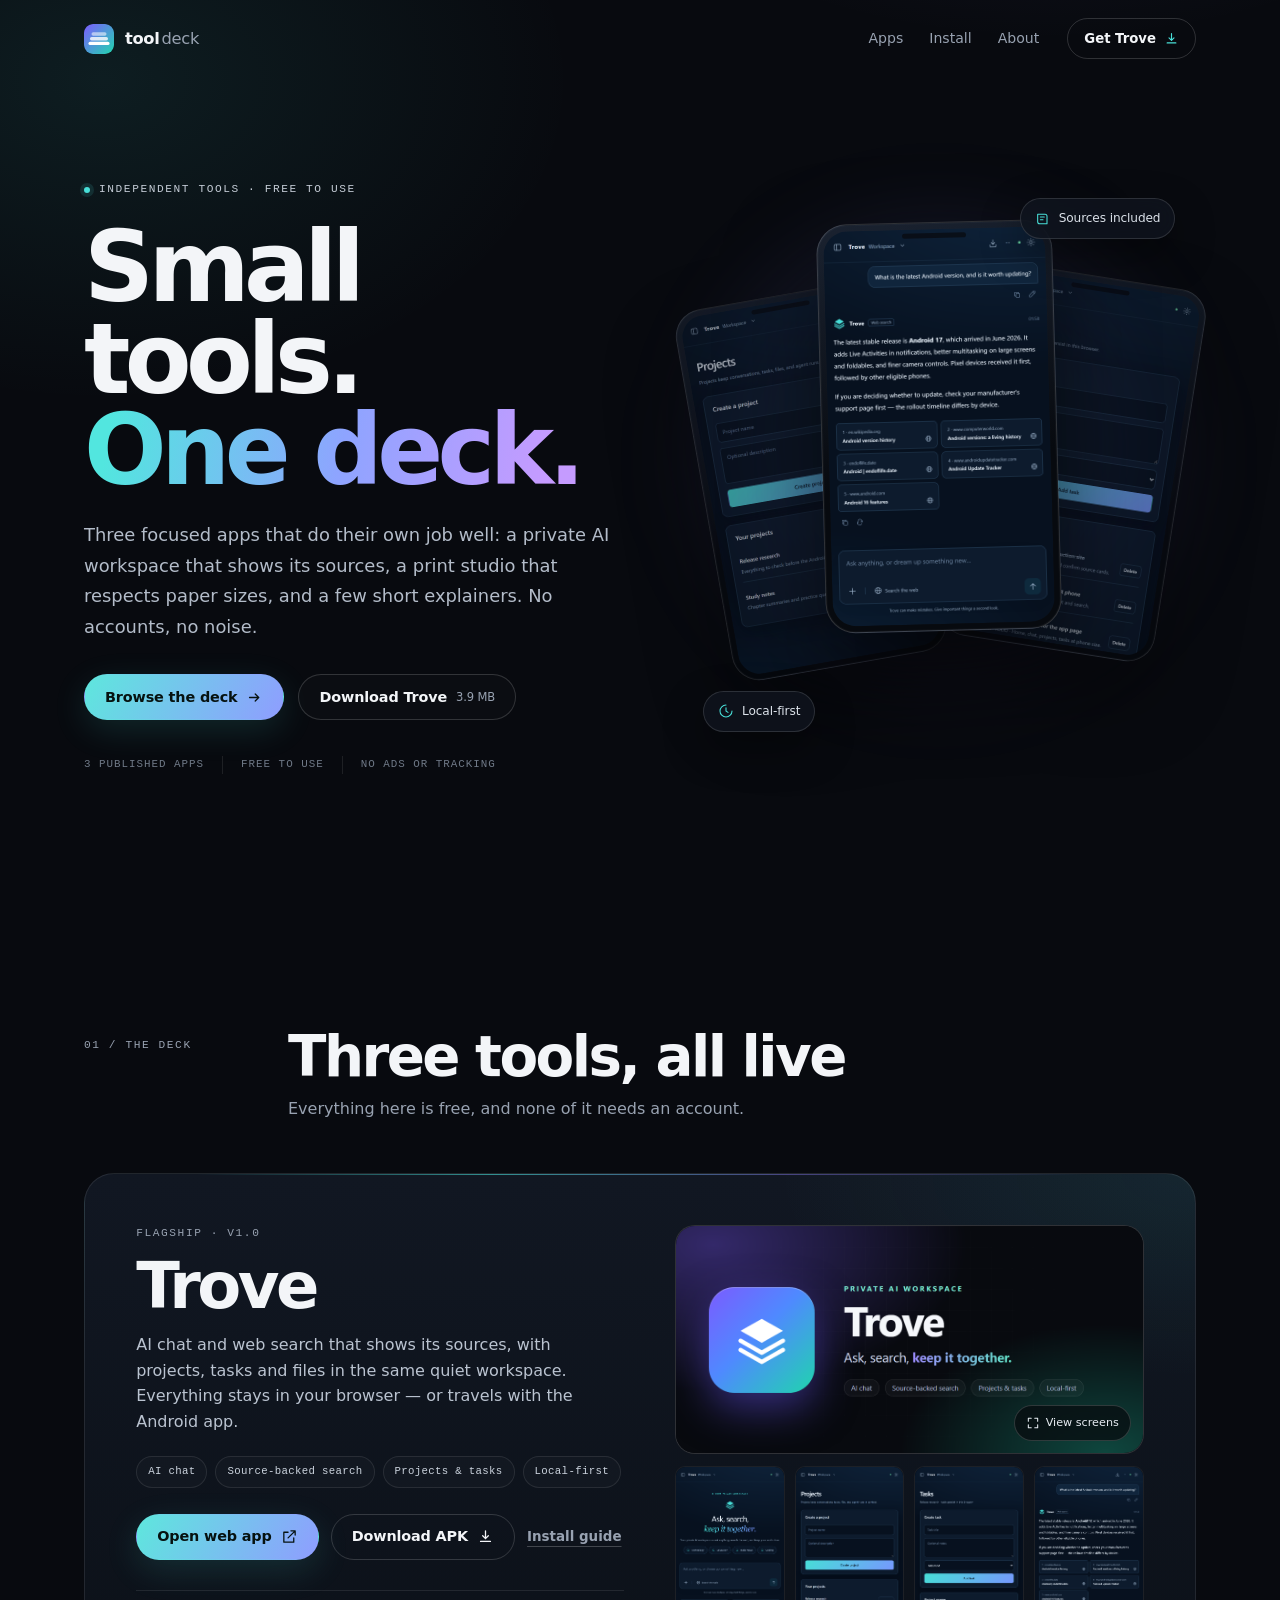
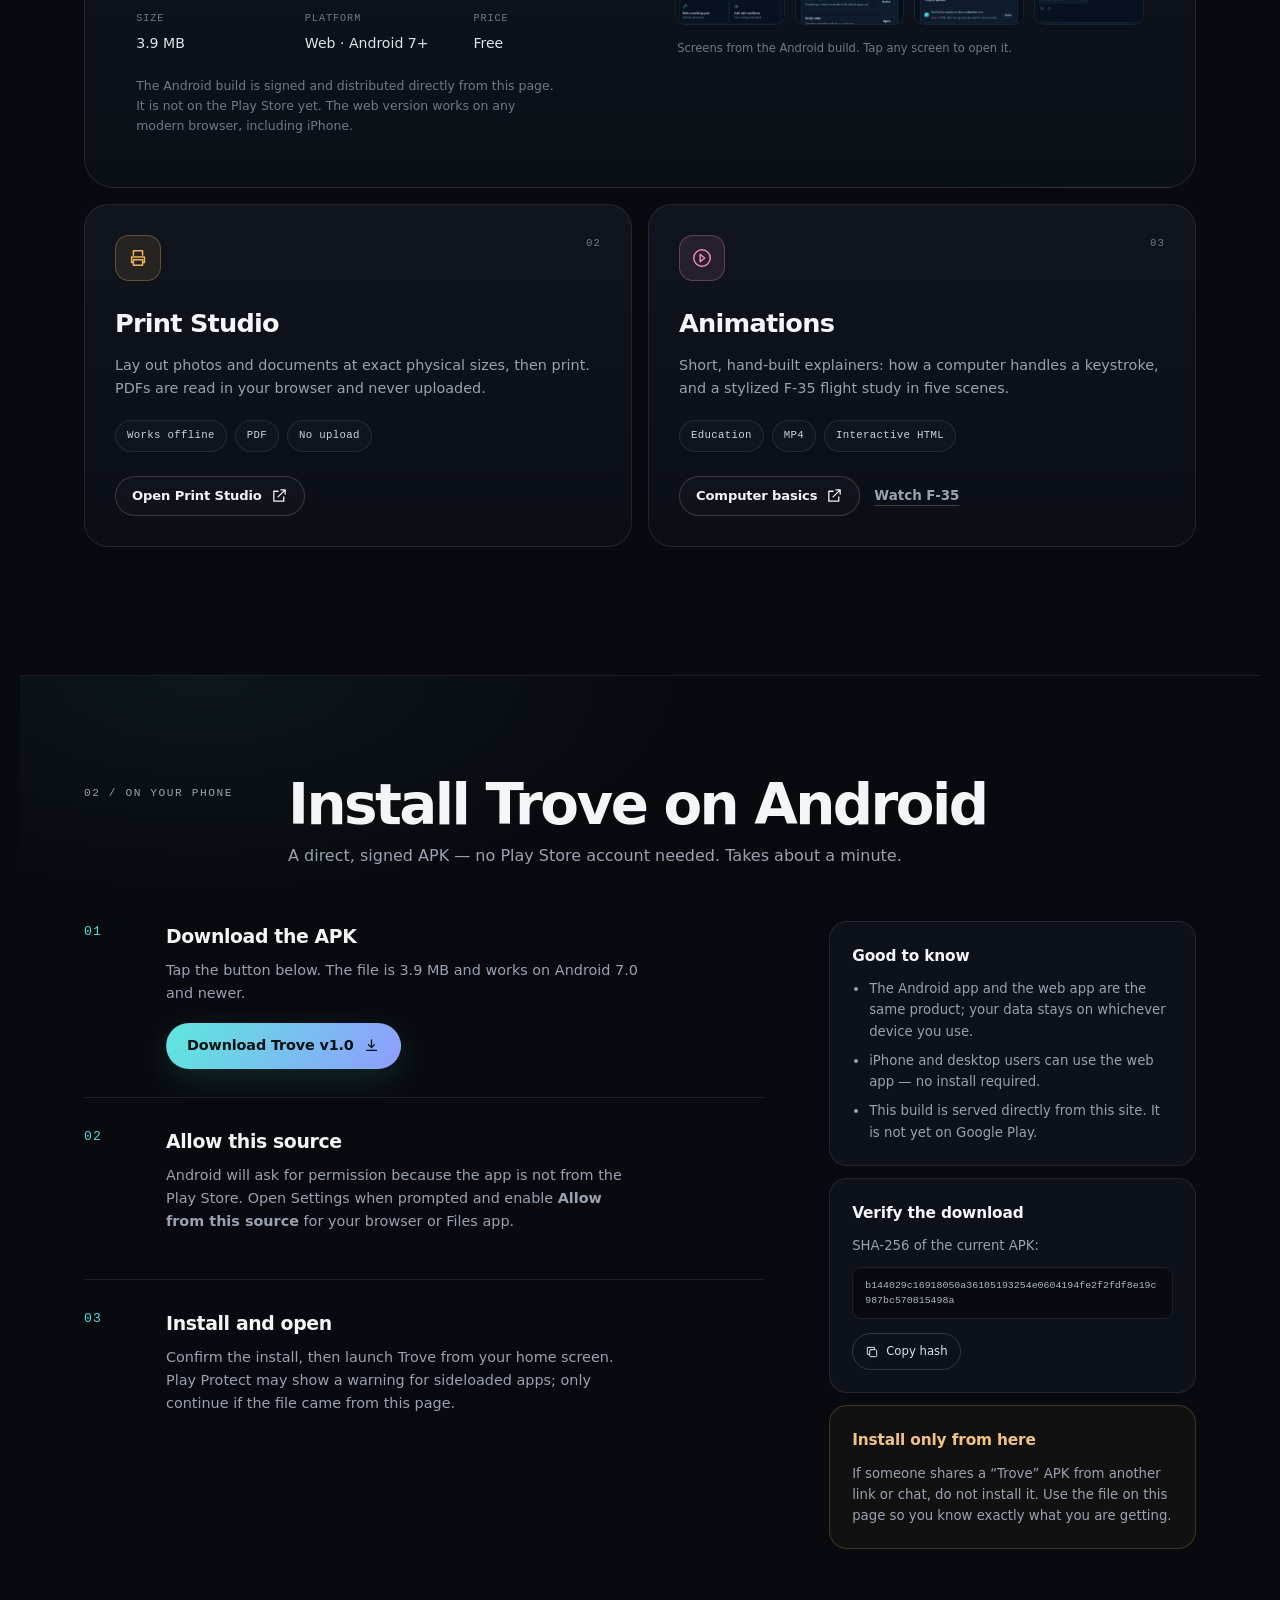
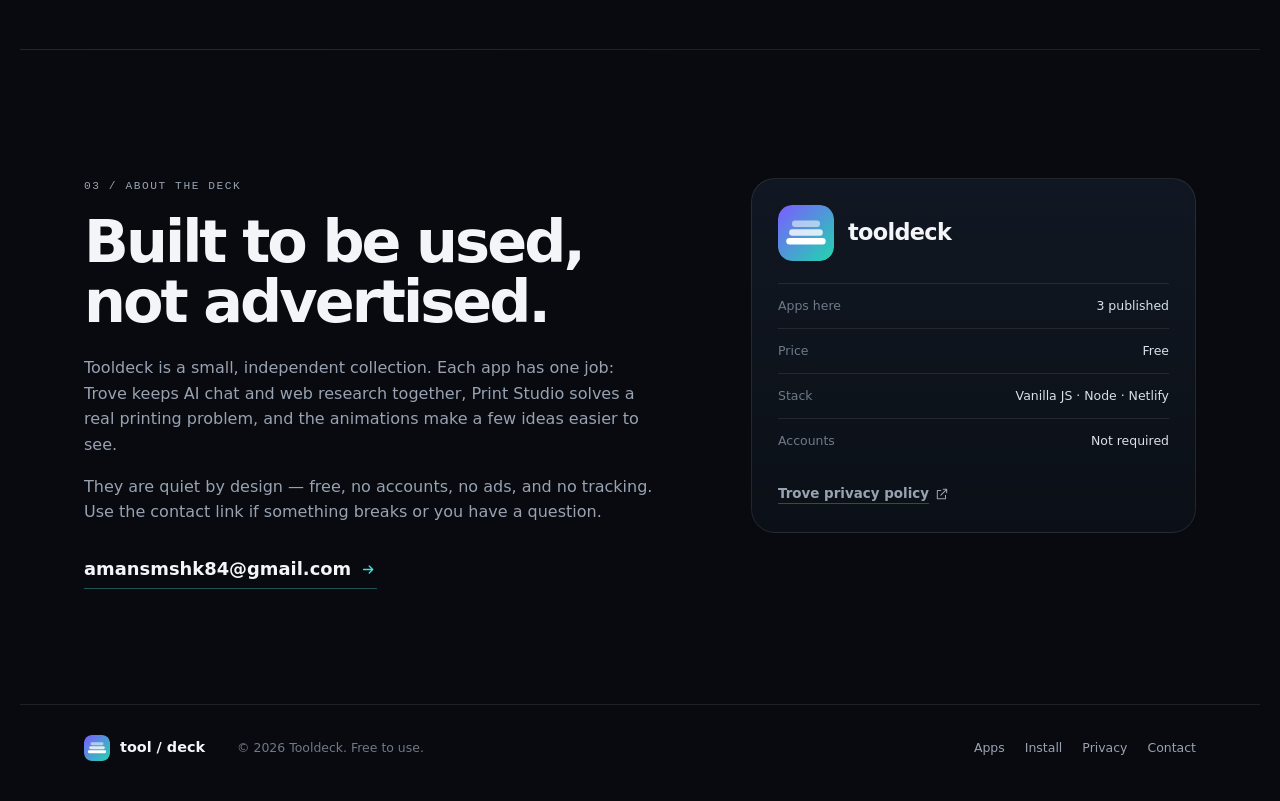
==== commit f7719c62: "Rebrand hub as Tooldeck and ship Trove Replace the AMAN-branded hub with Tooldeck, list Trove, Print" ====
--- a/index.html
+++ b/index.html
@@ -3,39 +3,38 @@
 <head>
   <meta charset="utf-8">
   <meta name="viewport" content="width=device-width, initial-scale=1">
-  <title>AMAN Apps — small tools, made to be used</title>
-  <meta name="description" content="Apps by Aman Shaikh: AMAN Search for AI chat and source-backed web search, Print Studio for exact-size printing, Khoj search, and short explainer animations.">
+  <title>Tooldeck — small tools, one deck</title>
+  <meta name="description" content="Tooldeck is a small collection of independent, free tools: Trove for private AI chat and source-backed search, Print Studio for exact-size printing, and short explainer animations.">
   <meta name="theme-color" content="#080a0f">
   <link rel="canonical" href="https://aman-sys-code.github.io/aman-apps/">
-  <link rel="icon" href="assets/aman-mark.svg" type="image/svg+xml">
-  <link rel="apple-touch-icon" href="assets/aman-search-icon.png">
+  <link rel="icon" href="assets/tooldeck-mark.svg" type="image/svg+xml">
+  <link rel="apple-touch-icon" href="assets/trove-icon-512.png">
   <meta property="og:type" content="website">
-  <meta property="og:site_name" content="AMAN Apps">
-  <meta property="og:title" content="AMAN Apps — small tools, made to be used">
-  <meta property="og:description" content="A private AI workspace with sources, an offline print studio, a search experiment, and short explainers. Built by Aman Shaikh.">
+  <meta property="og:site_name" content="Tooldeck">
+  <meta property="og:title" content="Tooldeck — small tools, one deck">
+  <meta property="og:description" content="A private AI workspace with sources, an offline print studio, and short explainers. Free, focused, no account needed.">
   <meta property="og:url" content="https://aman-sys-code.github.io/aman-apps/">
-  <meta property="og:image" content="https://aman-sys-code.github.io/aman-apps/assets/aman-search-feature.png">
+  <meta property="og:image" content="https://aman-sys-code.github.io/aman-apps/assets/trove-feature.png">
   <meta property="og:image:width" content="1024">
   <meta property="og:image:height" content="500">
   <meta name="twitter:card" content="summary_large_image">
-  <meta name="twitter:title" content="AMAN Apps — small tools, made to be used">
-  <meta name="twitter:description" content="A private AI workspace with sources, an offline print studio, a search experiment, and short explainers.">
-  <meta name="twitter:image" content="https://aman-sys-code.github.io/aman-apps/assets/aman-search-feature.png">
+  <meta name="twitter:title" content="Tooldeck — small tools, one deck">
+  <meta name="twitter:description" content="A private AI workspace with sources, an offline print studio, and short explainers.">
+  <meta name="twitter:image" content="https://aman-sys-code.github.io/aman-apps/assets/trove-feature.png">
   <link rel="stylesheet" href="styles.css">
   <script type="application/ld+json">
   {
     "@context": "https://schema.org",
     "@type": "ItemList",
-    "name": "AMAN Apps",
+    "name": "Tooldeck",
     "url": "https://aman-sys-code.github.io/aman-apps/",
-    "author": { "@type": "Person", "name": "Aman Shaikh", "homeLocation": "Dhule, Maharashtra, India" },
     "itemListElement": [
       {
         "@type": "ListItem",
         "position": 1,
         "item": {
           "@type": "SoftwareApplication",
-          "name": "AMAN Search",
+          "name": "Trove",
           "applicationCategory": "ProductivityApplication",
           "operatingSystem": "Web, Android",
           "description": "A private workspace for AI chat, source-backed web search, projects, tasks and files.",
@@ -61,19 +60,6 @@
         "position": 3,
         "item": {
           "@type": "SoftwareApplication",
-          "name": "Khoj Search",
-          "applicationCategory": "UtilitiesApplication",
-          "operatingSystem": "Web",
-          "description": "A Hindi-first search interface prototype with a small local demo index.",
-          "offers": { "@type": "Offer", "price": "0", "priceCurrency": "INR" },
-          "url": "https://aman-sys-code.github.io/aman-apps/apps/khoj/"
-        }
-      },
-      {
-        "@type": "ListItem",
-        "position": 4,
-        "item": {
-          "@type": "SoftwareApplication",
           "name": "Animations",
           "applicationCategory": "EducationalApplication",
           "operatingSystem": "Web",
@@ -90,17 +76,17 @@
   <a class="skip-link" href="#main">Skip to content</a>
 
   <header class="site-head" id="site-head">
-    <a class="brand" href="#top" aria-label="AMAN Apps home">
-      <img src="assets/aman-mark.svg" alt="" width="30" height="30">
-      <span>aman<em>/apps</em></span>
+    <a class="brand" href="#top" aria-label="Tooldeck home">
+      <img src="assets/tooldeck-mark.svg" alt="" width="30" height="30">
+      <span>tool<em>deck</em></span>
     </a>
     <nav class="site-nav" aria-label="Main">
       <a href="#apps">Apps</a>
       <a href="#install">Install</a>
       <a href="#about">About</a>
     </nav>
-    <a class="head-cta" href="apps/aman-search.apk" download>
-      Get AMAN Search
+    <a class="head-cta" href="apps/trove.apk" download>
+      Get Trove
       <svg viewBox="0 0 24 24" aria-hidden="true"><path d="M12 4v11m-4-4 4 4 4-4M5 19h14"/></svg>
     </a>
   </header>
@@ -108,21 +94,21 @@
   <main id="main">
     <section class="hero" id="top">
       <div class="hero-copy">
-        <p class="eyebrow"><span class="pulse"></span> Independent apps · Dhule, India</p>
-        <h1>Small tools.<br><span class="grad">Made to be used.</span></h1>
-        <p class="lede">A private AI workspace that shows its sources, an offline print studio, a search experiment, and a few things that explain how the world works. Built for daily use, shared freely.</p>
+        <p class="eyebrow"><span class="pulse"></span> Independent tools · free to use</p>
+        <h1>Small tools.<br><span class="grad">One deck.</span></h1>
+        <p class="lede">Three focused apps that do their own job well: a private AI workspace that shows its sources, a print studio that respects paper sizes, and a few short explainers. No accounts, no noise.</p>
         <div class="hero-actions">
           <a class="btn btn-primary" href="#apps">
-            Browse the apps
+            Browse the deck
             <svg viewBox="0 0 24 24" aria-hidden="true"><path d="M5 12h13m-5-5 5 5-5 5"/></svg>
           </a>
-          <a class="btn btn-ghost" href="apps/aman-search.apk" download>
-            Download AMAN Search
-            <span class="btn-note">3.3 MB</span>
+          <a class="btn btn-ghost" href="apps/trove.apk" download>
+            Download Trove
+            <span class="btn-note">3.9 MB</span>
           </a>
         </div>
         <ul class="hero-meta">
-          <li>4 published apps</li>
+          <li>3 published apps</li>
           <li>Free to use</li>
           <li>No ads or tracking</li>
         </ul>
@@ -152,17 +138,17 @@
 
     <section class="section" id="apps">
       <header class="section-head reveal">
-        <p class="index-label">01 / The collection</p>
+        <p class="index-label">01 / The deck</p>
         <div>
-          <h2>Apps &amp; experiments</h2>
-          <p>Four apps, all live. Everything here is free, and none of it needs an account.</p>
+          <h2>Three tools, all live</h2>
+          <p>Everything here is free, and none of it needs an account.</p>
         </div>
       </header>
 
-      <article class="feature reveal" id="aman-search">
+      <article class="feature reveal" id="trove">
         <div class="feature-copy">
           <p class="index-label">Flagship · v1.0</p>
-          <h3>AMAN Search</h3>
+          <h3>Trove</h3>
           <p class="feature-lede">AI chat and web search that shows its sources, with projects, tasks and files in the same quiet workspace. Everything stays in your browser — or travels with the Android app.</p>
           <ul class="chips">
             <li>AI chat</li>
@@ -175,14 +161,14 @@
               Open web app
               <svg viewBox="0 0 24 24" aria-hidden="true"><path d="M14 4h6v6M20 4 10 14M18 14v6H4V6h6"/></svg>
             </a>
-            <a class="btn btn-outline" href="apps/aman-search.apk" download>
+            <a class="btn btn-outline" href="apps/trove.apk" download>
               Download APK
               <svg viewBox="0 0 24 24" aria-hidden="true"><path d="M12 4v11m-4-4 4 4 4-4M5 19h14"/></svg>
             </a>
             <a class="text-link" href="#install">Install guide</a>
           </div>
           <dl class="facts">
-            <div><dt>Size</dt><dd>3.3 MB</dd></div>
+            <div><dt>Size</dt><dd>3.9 MB</dd></div>
             <div><dt>Platform</dt><dd>Web · Android 7+</dd></div>
             <div><dt>Price</dt><dd>Free</dd></div>
           </dl>
@@ -190,18 +176,18 @@
         </div>
 
         <div class="feature-gallery">
-          <button class="screen-main" type="button" data-shot="assets/screenshots/02.png" data-caption="Chat with sources — AMAN Search">
-            <img src="assets/aman-search-feature.png" alt="AMAN Search artwork: search the web, your way" width="1024" height="500">
+          <button class="screen-main" type="button" data-shot="assets/screenshots/02.png" data-caption="Chat with sources — Trove">
+            <img src="assets/trove-feature.png" alt="Trove artwork: ask, search, keep it together" width="1024" height="500">
             <span class="expand-hint">
               <svg viewBox="0 0 24 24" aria-hidden="true"><path d="M9 4H4v5M15 4h5v5M9 20H4v-5M15 20h5v-5"/></svg>
               View screens
             </span>
           </button>
-          <div class="screen-strip" role="group" aria-label="More AMAN Search screenshots">
-            <button type="button" data-shot="assets/screenshots/01.png" data-caption="The start of a session — AMAN Search"><img src="assets/screenshots/01.png" alt="AMAN Search home screen" width="900" height="1600" loading="lazy"></button>
-            <button type="button" data-shot="assets/screenshots/03.png" data-caption="Projects — AMAN Search"><img src="assets/screenshots/03.png" alt="AMAN Search projects screen" width="900" height="1600" loading="lazy"></button>
-            <button type="button" data-shot="assets/screenshots/04.png" data-caption="Tasks — AMAN Search"><img src="assets/screenshots/04.png" alt="AMAN Search tasks screen" width="900" height="1600" loading="lazy"></button>
-            <button type="button" data-shot="assets/screenshots/02.png" data-caption="Chat with sources — AMAN Search"><img src="assets/screenshots/02.png" alt="AMAN Search chat answer with source cards" width="900" height="1600" loading="lazy"></button>
+          <div class="screen-strip" role="group" aria-label="More Trove screenshots">
+            <button type="button" data-shot="assets/screenshots/01.png" data-caption="The start of a session — Trove"><img src="assets/screenshots/01.png" alt="Trove home screen" width="900" height="1600" loading="lazy"></button>
+            <button type="button" data-shot="assets/screenshots/03.png" data-caption="Projects — Trove"><img src="assets/screenshots/03.png" alt="Trove projects screen" width="900" height="1600" loading="lazy"></button>
+            <button type="button" data-shot="assets/screenshots/04.png" data-caption="Tasks — Trove"><img src="assets/screenshots/04.png" alt="Trove tasks screen" width="900" height="1600" loading="lazy"></button>
+            <button type="button" data-shot="assets/screenshots/02.png" data-caption="Chat with sources — Trove"><img src="assets/screenshots/02.png" alt="Trove chat answer with source cards" width="900" height="1600" loading="lazy"></button>
           </div>
           <p class="gallery-note">Screens from the Android build. Tap any screen to open it.</p>
         </div>
@@ -226,30 +212,12 @@
           </div>
         </article>
 
-        <article class="app-card reveal" style="--accent:#7ea6ff">
-          <div class="card-top">
-            <span class="glyph" aria-hidden="true">
-              <svg viewBox="0 0 24 24"><circle cx="10.5" cy="10.5" r="6.5"/><path d="m16 16 4.5 4.5"/></svg>
-            </span>
-            <span class="card-index">03</span>
-          </div>
-          <h3>Khoj Search</h3>
-          <p>A search interface experiment with a Hindi-first UI and a small local index. It is a front-end prototype, not a live web crawler.</p>
-          <ul class="chips"><li>Prototype</li><li>Hindi UI</li><li>Demo index</li></ul>
-          <div class="card-actions">
-            <a class="btn btn-small" href="apps/khoj/" target="_blank" rel="noopener">
-              Try the prototype
-              <svg viewBox="0 0 24 24" aria-hidden="true"><path d="M14 4h6v6M20 4 10 14M18 14v6H4V6h6"/></svg>
-            </a>
-          </div>
-        </article>
-
         <article class="app-card reveal" style="--accent:#f08bb8">
           <div class="card-top">
             <span class="glyph" aria-hidden="true">
               <svg viewBox="0 0 24 24"><circle cx="12" cy="12" r="9"/><path d="m10 8 5 4-5 4z"/></svg>
             </span>
-            <span class="card-index">04</span>
+            <span class="card-index">03</span>
           </div>
           <h3>Animations</h3>
           <p>Short, hand-built explainers: how a computer handles a keystroke, and a stylized F-35 flight study in five scenes.</p>
@@ -269,7 +237,7 @@
       <header class="section-head reveal">
         <p class="index-label">02 / On your phone</p>
         <div>
-          <h2>Install AMAN Search on Android</h2>
+          <h2>Install Trove on Android</h2>
           <p>A direct, signed APK — no Play Store account needed. Takes about a minute.</p>
         </div>
       </header>
@@ -280,9 +248,9 @@
             <span class="step-num">01</span>
             <div>
               <h3>Download the APK</h3>
-              <p>Tap the button below. The file is 3.3 MB and works on Android 7.0 and newer.</p>
-              <a class="btn btn-primary" href="apps/aman-search.apk" download>
-                Download AMAN Search v1.0
+              <p>Tap the button below. The file is 3.9 MB and works on Android 7.0 and newer.</p>
+              <a class="btn btn-primary" href="apps/trove.apk" download>
+                Download Trove v1.0
                 <svg viewBox="0 0 24 24" aria-hidden="true"><path d="M12 4v11m-4-4 4 4 4-4M5 19h14"/></svg>
               </a>
             </div>
@@ -298,7 +266,7 @@
             <span class="step-num">03</span>
             <div>
               <h3>Install and open</h3>
-              <p>Confirm the install, then launch AMAN Search from your home screen. Play Protect may show a warning for sideloaded apps; only continue if the file came from this page.</p>
+              <p>Confirm the install, then launch Trove from your home screen. Play Protect may show a warning for sideloaded apps; only continue if the file came from this page.</p>
             </div>
           </li>
         </ol>
@@ -315,7 +283,7 @@
           <div class="aside-block verify">
             <h3>Verify the download</h3>
             <p>SHA-256 of the current APK:</p>
-            <code id="apk-hash">60bc9aadeda86e79a09840e50b92b36041b38f7e5fcb8cef69a7b7870797d2eb</code>
+            <code id="apk-hash">b144029c16918050a36105193254e0604194fe2f2fdf8e19c987bc570815498a</code>
             <button class="copy-btn" type="button" data-copy="#apk-hash">
               <svg viewBox="0 0 24 24" aria-hidden="true"><rect x="8" y="8" width="12" height="12" rx="2"/><path d="M16 8V4H4v12h4"/></svg>
               <span>Copy hash</span>
@@ -323,7 +291,7 @@
           </div>
           <div class="aside-block warn">
             <h3>Install only from here</h3>
-            <p>If someone shares an “AMAN Search” APK from another link or chat, do not install it. Use the file on this page so you know exactly what you are getting.</p>
+            <p>If someone shares a “Trove” APK from another link or chat, do not install it. Use the file on this page so you know exactly what you are getting.</p>
           </div>
         </aside>
       </div>
@@ -332,10 +300,10 @@
     <section class="section about" id="about">
       <div class="about-grid">
         <div class="about-copy reveal">
-          <p class="index-label">03 / Behind the apps</p>
-          <h2>Built in Dhule,<br>used every day.</h2>
-          <p>I'm Aman Shaikh, a student developer from Dhule, Maharashtra. I build the tools I want to use: software that is quiet, works offline when it can, and does not ask for an account just to get started.</p>
-          <p>AMAN Search is the main project. Print Studio came from a real printing problem. Khoj and the animations are experiments that taught me something worth keeping.</p>
+          <p class="index-label">03 / About the deck</p>
+          <h2>Built to be used,<br>not advertised.</h2>
+          <p>Tooldeck is a small, independent collection. Each app has one job: Trove keeps AI chat and web research together, Print Studio solves a real printing problem, and the animations make a few ideas easier to see.</p>
+          <p>They are quiet by design — free, no accounts, no ads, and no tracking. Use the contact link if something breaks or you have a question.</p>
           <a class="mail-link" href="mailto:amansmshk84@gmail.com">
             amansmshk84@gmail.com
             <svg viewBox="0 0 24 24" aria-hidden="true"><path d="M5 12h13m-5-5 5 5-5 5"/></svg>
@@ -343,17 +311,17 @@
         </div>
         <div class="about-card reveal">
           <div class="about-mark">
-            <img src="assets/aman-mark.svg" alt="" width="56" height="56">
-            <span>AMAN</span>
+            <img src="assets/tooldeck-mark.svg" alt="" width="56" height="56">
+            <span>tooldeck</span>
           </div>
           <dl>
-            <div><dt>Making apps since</dt><dd>2024</dd></div>
-            <div><dt>Based in</dt><dd>Dhule, MH, India</dd></div>
+            <div><dt>Apps here</dt><dd>3 published</dd></div>
+            <div><dt>Price</dt><dd>Free</dd></div>
             <div><dt>Stack</dt><dd>Vanilla JS · Node · Netlify</dd></div>
-            <div><dt>Apps here</dt><dd>4 published</dd></div>
+            <div><dt>Accounts</dt><dd>Not required</dd></div>
           </dl>
           <a class="text-link" href="https://dazzling-daffodil-7eb85a.netlify.app/privacy.html" target="_blank" rel="noopener">
-            AMAN Search privacy policy
+            Trove privacy policy
             <svg viewBox="0 0 24 24" aria-hidden="true"><path d="M14 4h6v6M20 4 10 14M18 14v6H4V6h6"/></svg>
           </a>
         </div>
@@ -363,10 +331,10 @@
 
   <footer class="site-foot">
     <div class="foot-brand">
-      <img src="assets/aman-mark.svg" alt="" width="26" height="26">
-      <span>aman / apps</span>
+      <img src="assets/tooldeck-mark.svg" alt="" width="26" height="26">
+      <span>tool / deck</span>
     </div>
-    <p>© 2026 Aman Shaikh. Free to use, built with care.</p>
+    <p>© 2026 Tooldeck. Free to use.</p>
     <nav aria-label="Footer">
       <a href="#apps">Apps</a>
       <a href="#install">Install</a>
@@ -377,7 +345,7 @@
 
   <dialog class="shot-dialog" id="shot-dialog" aria-label="Screenshot viewer">
     <div class="dialog-bar">
-      <span id="shot-caption">AMAN Search</span>
+      <span id="shot-caption">Trove</span>
       <div class="dialog-controls">
         <button type="button" id="shot-prev" aria-label="Previous screenshot">
           <svg viewBox="0 0 24 24" aria-hidden="true"><path d="m15 5-7 7 7 7"/></svg>
@@ -390,7 +358,7 @@
         </button>
       </div>
     </div>
-    <img id="shot-image" src="assets/screenshots/02.png" alt="AMAN Search screenshot" width="900" height="1600">
+    <img id="shot-image" src="assets/screenshots/02.png" alt="Trove screenshot" width="900" height="1600">
   </dialog>
 
   <script src="script.js" defer></script>
